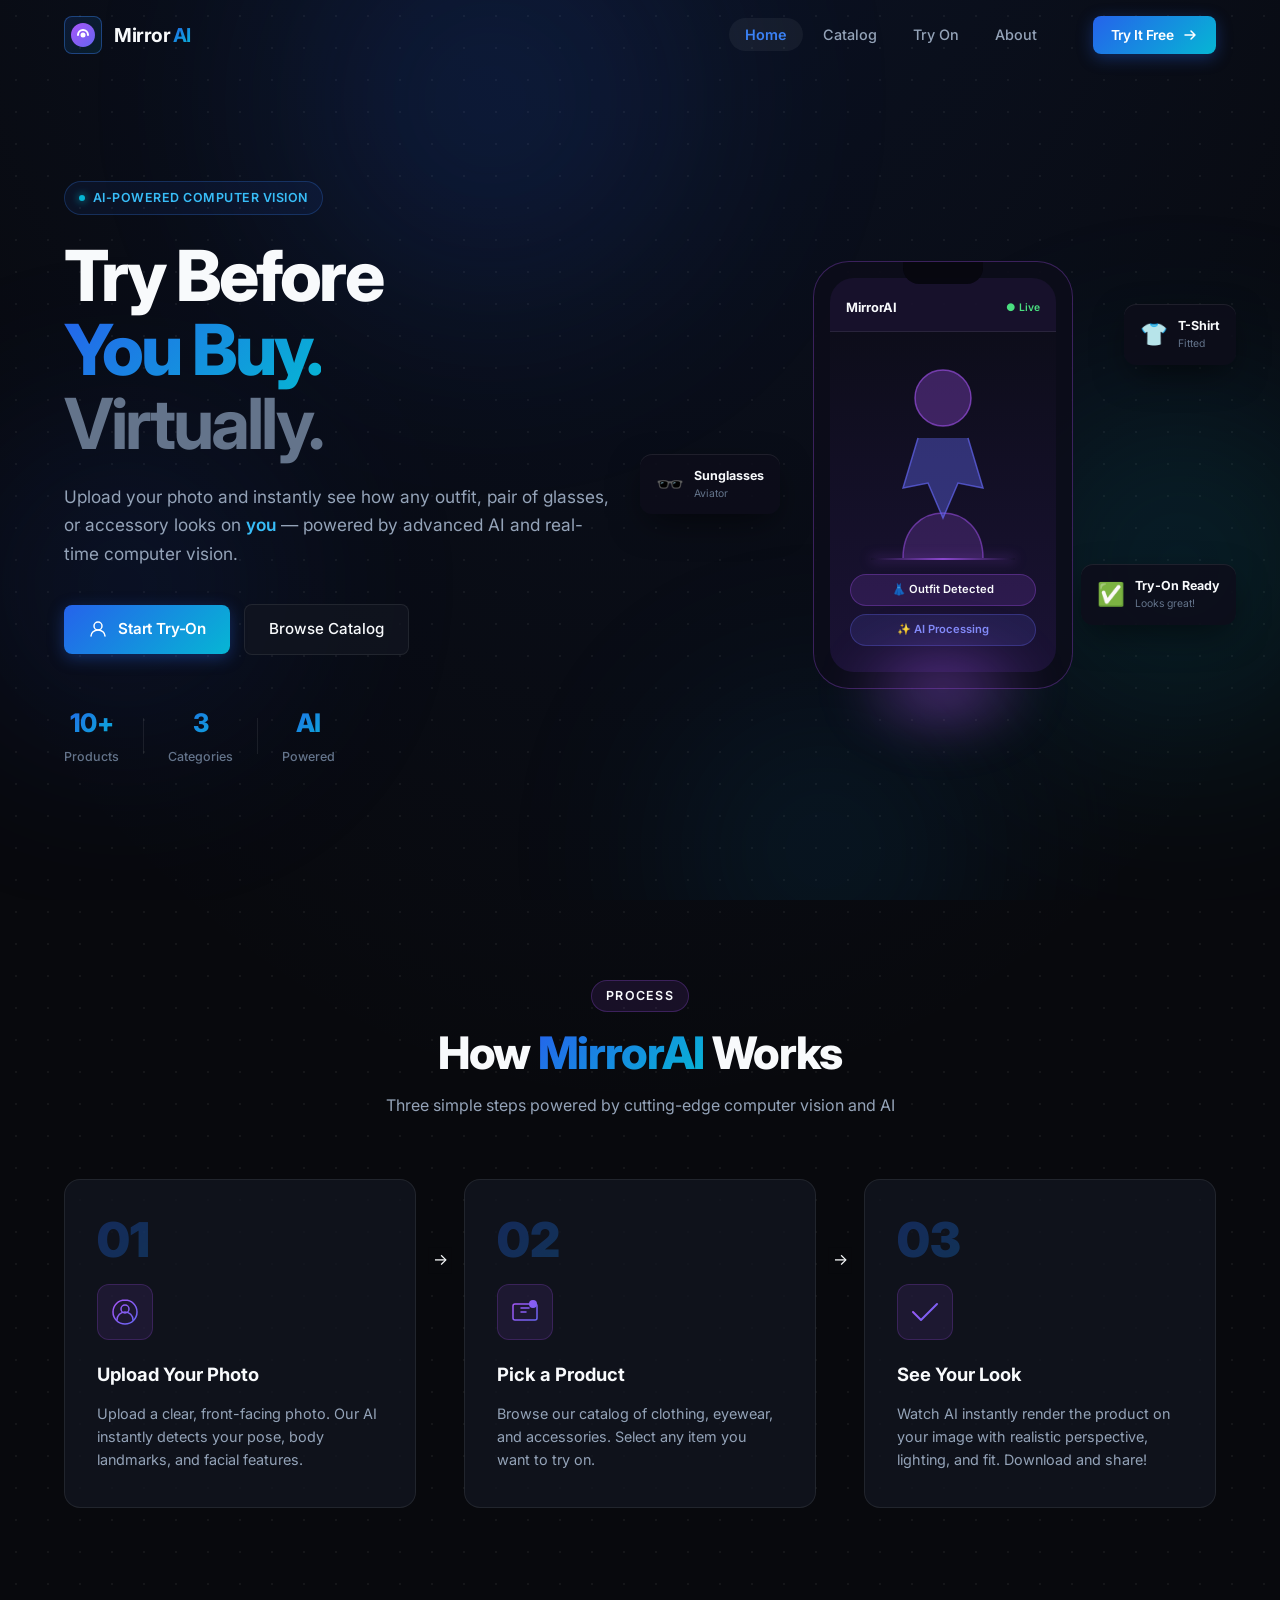
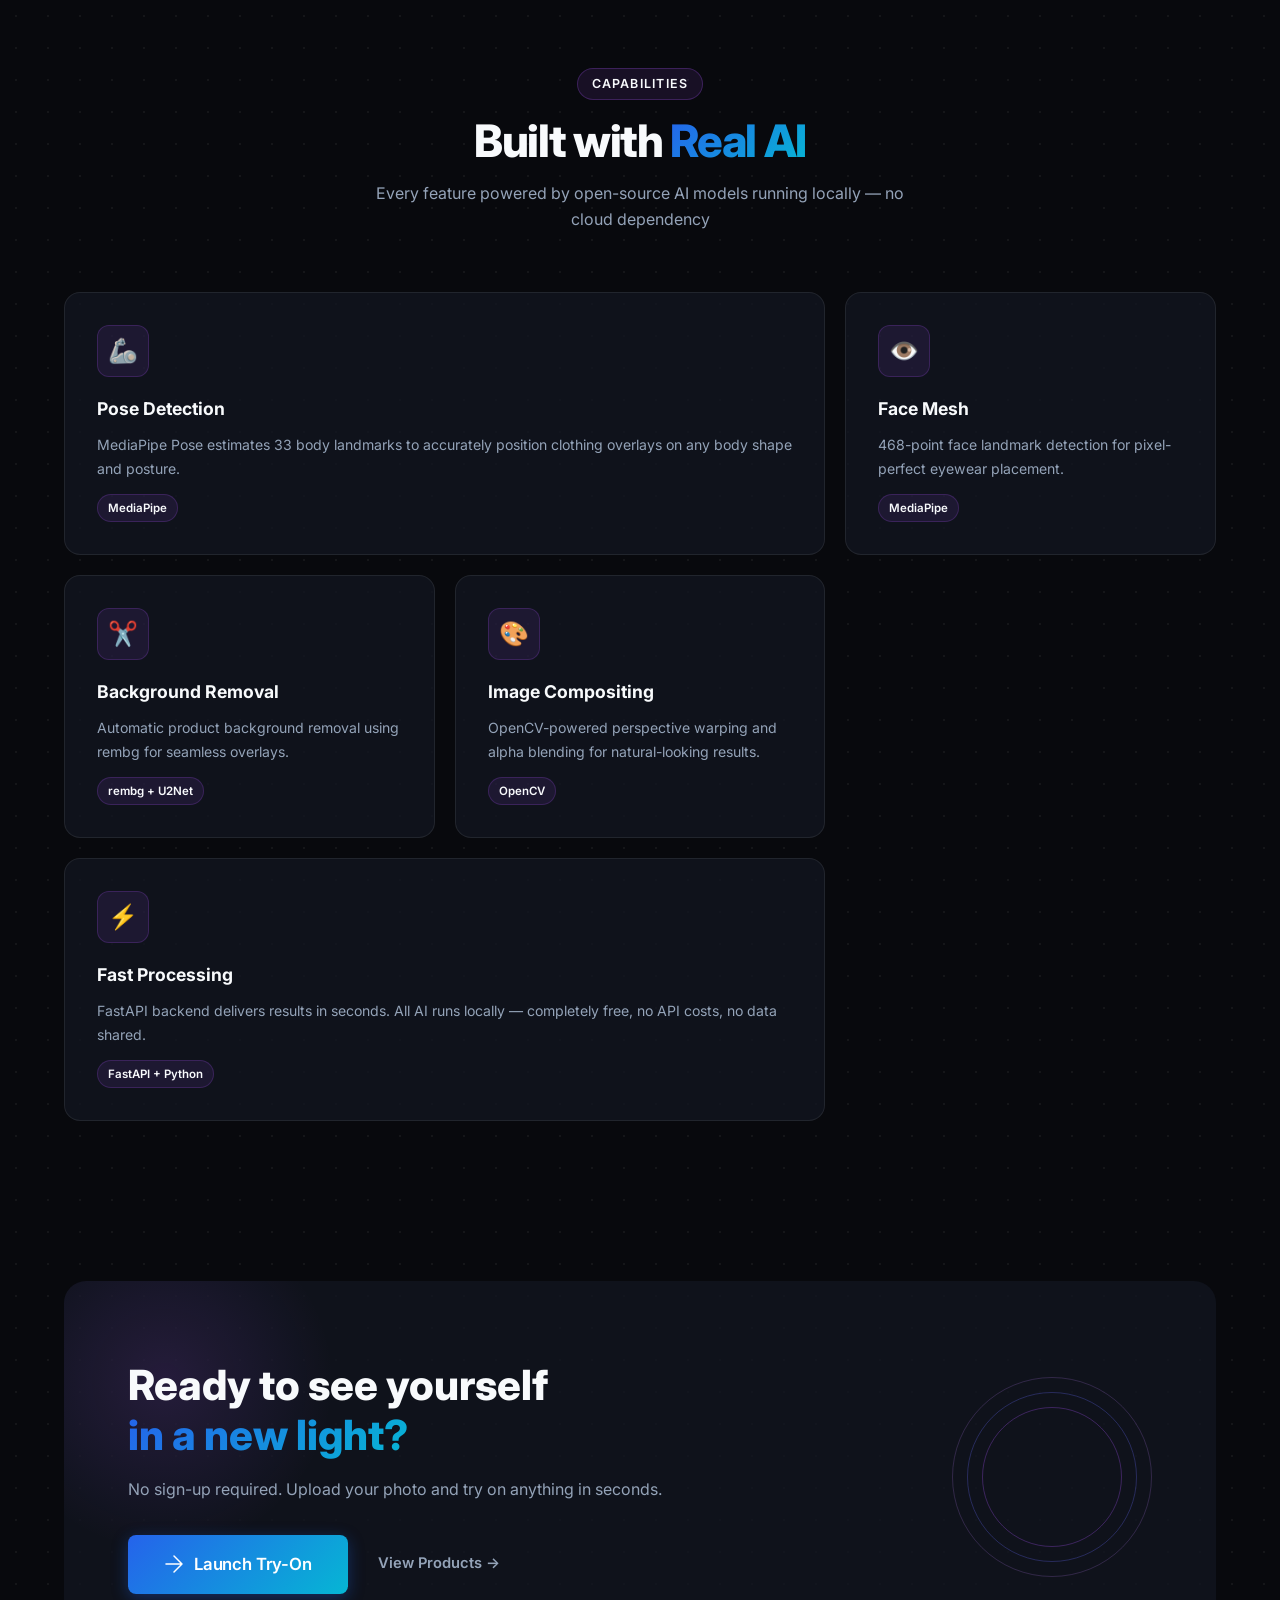
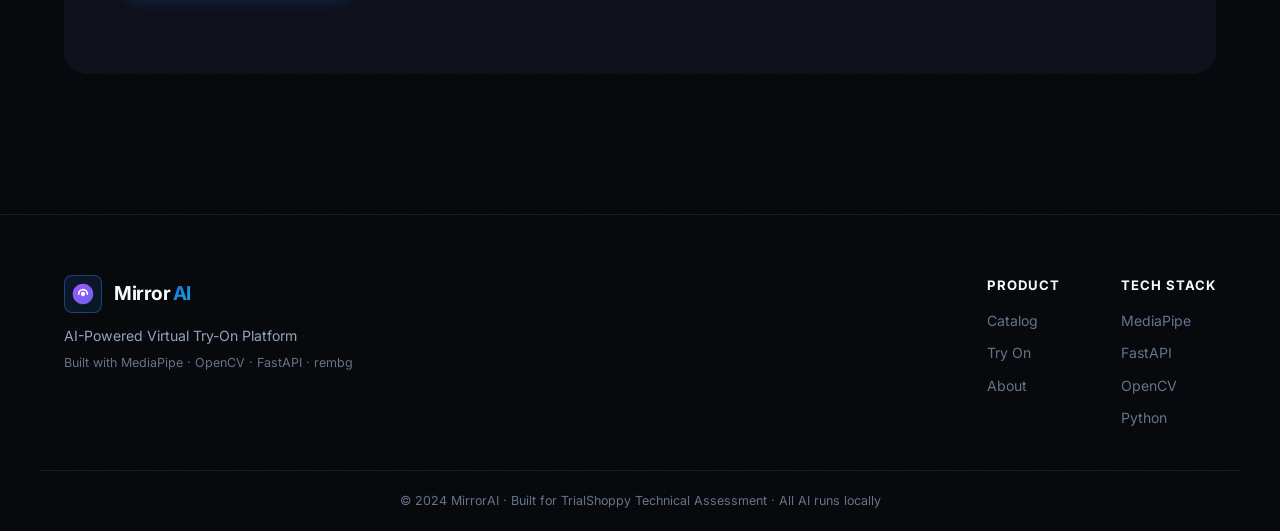
==== frontend/index.html @ 30d0e1f8 "Mirror AI" ====
<!DOCTYPE html>
<html lang="en">
<head>
  <meta charset="UTF-8" />
  <meta name="viewport" content="width=device-width, initial-scale=1.0" />
  <title>MirrorAI — AI-Powered Virtual Try-On</title>
  <meta name="description" content="MirrorAI lets you virtually try on clothing, eyewear, and accessories using cutting-edge AI and computer vision. See how fashion looks on YOU before you buy." />
  <link rel="preconnect" href="https://fonts.googleapis.com" />
  <link rel="preconnect" href="https://fonts.gstatic.com" crossorigin />
  <link href="https://fonts.googleapis.com/css2?family=Outfit:wght@300;400;500;600;700;800;900&family=Inter:wght@300;400;500;600&display=swap" rel="stylesheet" />
  <link rel="stylesheet" href="css/main.css" />
</head>
<body>

  <!-- Animated background orbs -->
  <div class="bg-orbs">
    <div class="orb orb-1"></div>
    <div class="orb orb-2"></div>
    <div class="orb orb-3"></div>
    <div class="orb orb-4"></div>
  </div>

  <!-- Navbar -->
  <nav class="navbar" id="navbar">
    <div class="nav-container">
      <a href="index.html" class="nav-logo">
        <div class="logo-icon">
          <svg width="28" height="28" viewBox="0 0 28 28" fill="none">
            <path d="M14 2C7.373 2 2 7.373 2 14s5.373 12 12 12 12-5.373 12-12S20.627 2 14 2z" fill="url(#logoGrad)"/>
            <path d="M9 14a5 5 0 0 1 10 0" stroke="white" stroke-width="2" stroke-linecap="round"/>
            <circle cx="14" cy="14" r="2.5" fill="white"/>
            <defs>
              <linearGradient id="logoGrad" x1="2" y1="2" x2="26" y2="26" gradientUnits="userSpaceOnUse">
                <stop stop-color="#a855f7"/>
                <stop offset="1" stop-color="#6366f1"/>
              </linearGradient>
            </defs>
          </svg>
        </div>
        <span class="logo-text">Mirror<span class="logo-accent">AI</span></span>
      </a>
      <ul class="nav-links">
        <li><a href="index.html" class="nav-link active">Home</a></li>
        <li><a href="catalog.html" class="nav-link">Catalog</a></li>
        <li><a href="tryon.html" class="nav-link">Try On</a></li>
        <li><a href="about.html" class="nav-link">About</a></li>
      </ul>
      <a href="tryon.html" class="btn-cta" id="nav-cta">
        <span>Try It Free</span>
        <svg width="16" height="16" viewBox="0 0 16 16" fill="none"><path d="M3 8h10M9 4l4 4-4 4" stroke="currentColor" stroke-width="1.5" stroke-linecap="round" stroke-linejoin="round"/></svg>
      </a>
      <button class="hamburger" id="hamburger" aria-label="Toggle menu">
        <span></span><span></span><span></span>
      </button>
    </div>
  </nav>

  <!-- Hero Section -->
  <section class="hero" id="hero">
    <div class="hero-content">
      <div class="hero-badge">
        <span class="badge-dot"></span>
        <span>AI-Powered Computer Vision</span>
      </div>
      <h1 class="hero-title">
        Try Before<br />
        <span class="gradient-text">You Buy.</span><br />
        <span class="hero-subtitle-inline">Virtually.</span>
      </h1>
      <p class="hero-description">
        Upload your photo and instantly see how any outfit, pair of glasses, or accessory looks on <em>you</em> — powered by advanced AI and real-time computer vision.
      </p>
      <div class="hero-actions">
        <a href="tryon.html" class="btn-primary" id="hero-tryon-btn">
          <svg width="20" height="20" viewBox="0 0 20 20" fill="none"><circle cx="10" cy="7" r="4" stroke="currentColor" stroke-width="1.5"/><path d="M3 17c0-3.314 3.134-6 7-6s7 2.686 7 6" stroke="currentColor" stroke-width="1.5" stroke-linecap="round"/></svg>
          Start Try-On
        </a>
        <a href="catalog.html" class="btn-secondary" id="hero-catalog-btn">
          Browse Catalog
        </a>
      </div>
      <div class="hero-stats">
        <div class="stat">
          <span class="stat-number">10+</span>
          <span class="stat-label">Products</span>
        </div>
        <div class="stat-divider"></div>
        <div class="stat">
          <span class="stat-number">3</span>
          <span class="stat-label">Categories</span>
        </div>
        <div class="stat-divider"></div>
        <div class="stat">
          <span class="stat-number">AI</span>
          <span class="stat-label">Powered</span>
        </div>
      </div>
    </div>
    <div class="hero-visual">
      <div class="phone-mockup">
        <div class="phone-frame">
          <div class="phone-screen">
            <div class="screen-header">
              <div class="screen-logo">MirrorAI</div>
              <div class="screen-status">● Live</div>
            </div>
            <div class="screen-content">
              <div class="avatar-container">
                <div class="avatar-silhouette">
                  <svg viewBox="0 0 120 200" fill="none" xmlns="http://www.w3.org/2000/svg">
                    <circle cx="60" cy="40" r="28" fill="rgba(168,85,247,0.3)" stroke="rgba(168,85,247,0.6)" stroke-width="1.5"/>
                    <path d="M20 200 C20 140 100 140 100 200" fill="rgba(168,85,247,0.2)" stroke="rgba(168,85,247,0.5)" stroke-width="1.5"/>
                    <path d="M35 80 L20 130 L45 125 L60 160 L75 125 L100 130 L85 80" fill="rgba(99,102,241,0.4)" stroke="rgba(99,102,241,0.7)" stroke-width="1.5"/>
                  </svg>
                </div>
                <div class="scan-line"></div>
                <div class="ai-points">
                  <div class="ai-point" style="top:20%;left:45%"></div>
                  <div class="ai-point" style="top:35%;left:30%"></div>
                  <div class="ai-point" style="top:35%;left:65%"></div>
                  <div class="ai-point" style="top:55%;left:40%"></div>
                  <div class="ai-point" style="top:55%;left:55%"></div>
                  <div class="ai-point" style="top:70%;left:35%"></div>
                  <div class="ai-point" style="top:70%;left:60%"></div>
                </div>
              </div>
              <div class="screen-tags">
                <div class="tag tag-1">👗 Outfit Detected</div>
                <div class="tag tag-2">✨ AI Processing</div>
              </div>
            </div>
          </div>
        </div>
        <div class="phone-glow"></div>
      </div>
      <div class="floating-cards">
        <div class="float-card card-clothing" id="fc1">
          <span class="fc-emoji">👕</span>
          <div>
            <div class="fc-title">T-Shirt</div>
            <div class="fc-sub">Fitted</div>
          </div>
        </div>
        <div class="float-card card-eyewear" id="fc2">
          <span class="fc-emoji">🕶️</span>
          <div>
            <div class="fc-title">Sunglasses</div>
            <div class="fc-sub">Aviator</div>
          </div>
        </div>
        <div class="float-card card-result" id="fc3">
          <span class="fc-emoji">✅</span>
          <div>
            <div class="fc-title">Try-On Ready</div>
            <div class="fc-sub">Looks great!</div>
          </div>
        </div>
      </div>
    </div>
  </section>

  <!-- How It Works -->
  <section class="how-it-works" id="how-it-works">
    <div class="section-container">
      <div class="section-header">
        <div class="section-tag">Process</div>
        <h2 class="section-title">How <span class="gradient-text">MirrorAI</span> Works</h2>
        <p class="section-desc">Three simple steps powered by cutting-edge computer vision and AI</p>
      </div>
      <div class="steps-grid">
        <div class="step-card" data-step="1">
          <div class="step-number">01</div>
          <div class="step-icon">
            <svg width="32" height="32" viewBox="0 0 32 32" fill="none">
              <path d="M16 4C9.373 4 4 9.373 4 16s5.373 12 12 12 12-5.373 12-12S22.627 4 16 4z" stroke="url(#g1)" stroke-width="1.5"/>
              <circle cx="16" cy="13" r="4" stroke="url(#g1)" stroke-width="1.5"/>
              <path d="M8 24c0-4.418 3.582-8 8-8s8 3.582 8 8" stroke="url(#g1)" stroke-width="1.5" stroke-linecap="round"/>
              <defs><linearGradient id="g1" x1="4" y1="4" x2="28" y2="28" gradientUnits="userSpaceOnUse"><stop stop-color="#a855f7"/><stop offset="1" stop-color="#6366f1"/></linearGradient></defs>
            </svg>
          </div>
          <h3 class="step-title">Upload Your Photo</h3>
          <p class="step-desc">Upload a clear, front-facing photo. Our AI instantly detects your pose, body landmarks, and facial features.</p>
        </div>
        <div class="step-connector"></div>
        <div class="step-card" data-step="2">
          <div class="step-number">02</div>
          <div class="step-icon">
            <svg width="32" height="32" viewBox="0 0 32 32" fill="none">
              <rect x="4" y="8" width="24" height="16" rx="2" stroke="url(#g2)" stroke-width="1.5"/>
              <path d="M12 12h8M12 16h5" stroke="url(#g2)" stroke-width="1.5" stroke-linecap="round"/>
              <circle cx="24" cy="8" r="4" fill="url(#g2)"/>
              <defs><linearGradient id="g2" x1="4" y1="4" x2="28" y2="28" gradientUnits="userSpaceOnUse"><stop stop-color="#a855f7"/><stop offset="1" stop-color="#6366f1"/></linearGradient></defs>
            </svg>
          </div>
          <h3 class="step-title">Pick a Product</h3>
          <p class="step-desc">Browse our catalog of clothing, eyewear, and accessories. Select any item you want to try on.</p>
        </div>
        <div class="step-connector"></div>
        <div class="step-card" data-step="3">
          <div class="step-number">03</div>
          <div class="step-icon">
            <svg width="32" height="32" viewBox="0 0 32 32" fill="none">
              <path d="M4 16 L12 24 L28 8" stroke="url(#g3)" stroke-width="2" stroke-linecap="round" stroke-linejoin="round"/>
              <defs><linearGradient id="g3" x1="4" y1="4" x2="28" y2="28" gradientUnits="userSpaceOnUse"><stop stop-color="#a855f7"/><stop offset="1" stop-color="#6366f1"/></linearGradient></defs>
            </svg>
          </div>
          <h3 class="step-title">See Your Look</h3>
          <p class="step-desc">Watch AI instantly render the product on your image with realistic perspective, lighting, and fit. Download and share!</p>
        </div>
      </div>
    </div>
  </section>

  <!-- Features Section -->
  <section class="features" id="features">
    <div class="section-container">
      <div class="section-header">
        <div class="section-tag">Capabilities</div>
        <h2 class="section-title">Built with <span class="gradient-text">Real AI</span></h2>
        <p class="section-desc">Every feature powered by open-source AI models running locally — no cloud dependency</p>
      </div>
      <div class="features-grid">
        <div class="feature-card feature-large">
          <div class="feature-icon-bg">
            <span class="feature-emoji">🦾</span>
          </div>
          <h3>Pose Detection</h3>
          <p>MediaPipe Pose estimates 33 body landmarks to accurately position clothing overlays on any body shape and posture.</p>
          <div class="feature-tag">MediaPipe</div>
        </div>
        <div class="feature-card">
          <div class="feature-icon-bg">
            <span class="feature-emoji">👁️</span>
          </div>
          <h3>Face Mesh</h3>
          <p>468-point face landmark detection for pixel-perfect eyewear placement.</p>
          <div class="feature-tag">MediaPipe</div>
        </div>
        <div class="feature-card">
          <div class="feature-icon-bg">
            <span class="feature-emoji">✂️</span>
          </div>
          <h3>Background Removal</h3>
          <p>Automatic product background removal using rembg for seamless overlays.</p>
          <div class="feature-tag">rembg + U2Net</div>
        </div>
        <div class="feature-card">
          <div class="feature-icon-bg">
            <span class="feature-emoji">🎨</span>
          </div>
          <h3>Image Compositing</h3>
          <p>OpenCV-powered perspective warping and alpha blending for natural-looking results.</p>
          <div class="feature-tag">OpenCV</div>
        </div>
        <div class="feature-card feature-large feature-right">
          <div class="feature-icon-bg">
            <span class="feature-emoji">⚡</span>
          </div>
          <h3>Fast Processing</h3>
          <p>FastAPI backend delivers results in seconds. All AI runs locally — completely free, no API costs, no data shared.</p>
          <div class="feature-tag">FastAPI + Python</div>
        </div>
      </div>
    </div>
  </section>

  <!-- CTA Section -->
  <section class="cta-section" id="cta">
    <div class="section-container">
      <div class="cta-card">
        <div class="cta-glow"></div>
        <div class="cta-content">
          <h2>Ready to see yourself<br /><span class="gradient-text">in a new light?</span></h2>
          <p>No sign-up required. Upload your photo and try on anything in seconds.</p>
          <div class="cta-actions">
            <a href="tryon.html" class="btn-primary btn-large" id="cta-btn">
              <svg width="20" height="20" viewBox="0 0 20 20" fill="none"><path d="M10 2L18 10L10 18M2 10h16" stroke="currentColor" stroke-width="1.5" stroke-linecap="round" stroke-linejoin="round"/></svg>
              Launch Try-On
            </a>
            <a href="catalog.html" class="btn-ghost" id="cta-catalog-btn">View Products →</a>
          </div>
        </div>
        <div class="cta-visual">
          <div class="cta-circle cta-circle-1"></div>
          <div class="cta-circle cta-circle-2"></div>
          <div class="cta-circle cta-circle-3"></div>
        </div>
      </div>
    </div>
  </section>

  <!-- Footer -->
  <footer class="footer">
    <div class="footer-container">
      <div class="footer-brand">
        <a href="index.html" class="nav-logo">
          <div class="logo-icon">
            <svg width="24" height="24" viewBox="0 0 28 28" fill="none">
              <path d="M14 2C7.373 2 2 7.373 2 14s5.373 12 12 12 12-5.373 12-12S20.627 2 14 2z" fill="url(#logoGrad2)"/>
              <path d="M9 14a5 5 0 0 1 10 0" stroke="white" stroke-width="2" stroke-linecap="round"/>
              <circle cx="14" cy="14" r="2.5" fill="white"/>
              <defs>
                <linearGradient id="logoGrad2" x1="2" y1="2" x2="26" y2="26" gradientUnits="userSpaceOnUse">
                  <stop stop-color="#a855f7"/>
                  <stop offset="1" stop-color="#6366f1"/>
                </linearGradient>
              </defs>
            </svg>
          </div>
          <span class="logo-text">Mirror<span class="logo-accent">AI</span></span>
        </a>
        <p class="footer-tagline">AI-Powered Virtual Try-On Platform</p>
        <p class="footer-tech">Built with MediaPipe · OpenCV · FastAPI · rembg</p>
      </div>
      <div class="footer-links">
        <div class="footer-col">
          <h4>Product</h4>
          <a href="catalog.html">Catalog</a>
          <a href="tryon.html">Try On</a>
          <a href="about.html">About</a>
        </div>
        <div class="footer-col">
          <h4>Tech Stack</h4>
          <a href="#">MediaPipe</a>
          <a href="#">FastAPI</a>
          <a href="#">OpenCV</a>
          <a href="#">Python</a>
        </div>
      </div>
    </div>
    <div class="footer-bottom">
      <p>© 2024 MirrorAI · Built for TrialShoppy Technical Assessment · All AI runs locally</p>
    </div>
  </footer>

  <script src="js/main.js"></script>
</body>
</html>
---- frontend/css/main.css ----
/* ============================================
   MirrorAI — Design System
   Precision Luxury Tech & Studio Modernism
   ============================================ */

/* ---------- CSS Variables ---------- */
:root {
  /* Brand Accents — Electric Sapphire & Polar Cyan */
  --accent-primary: #2563eb;
  --accent-light: #3b82f6;
  --accent-cyan: #06b6d4;
  --accent-sky: #38bdf8;
  --accent-glow: rgba(59, 130, 246, 0.22);

  /* Deep Space Obsidian Surfaces */
  --bg-primary: #08090d;
  --bg-secondary: #0e1118;
  --bg-card: rgba(18, 22, 32, 0.75);
  --bg-card-hover: rgba(24, 30, 44, 0.85);
  --bg-glass: rgba(255, 255, 255, 0.03);
  --bg-input: #12151f;

  /* Borders & Dividers */
  --border-subtle: rgba(255, 255, 255, 0.08);
  --border-card: rgba(255, 255, 255, 0.1);
  --border-accent: rgba(59, 130, 246, 0.4);
  --border-hover: rgba(255, 255, 255, 0.18);

  /* High-Contrast Titanium Typography */
  --text-primary: #f8fafc;
  --text-secondary: #94a3b8;
  --text-muted: #64748b;

  /* Gradients */
  --gradient-main: linear-gradient(135deg, #2563eb 0%, #06b6d4 100%);
  --gradient-card: linear-gradient(180deg, rgba(255, 255, 255, 0.05) 0%, rgba(255, 255, 255, 0.01) 100%);
  --gradient-glow: radial-gradient(ellipse at 50% 0%, rgba(37, 99, 235, 0.15) 0%, transparent 70%);

  /* Shadows */
  --shadow-sm: 0 2px 8px rgba(0, 0, 0, 0.4);
  --shadow-card: 0 12px 36px -8px rgba(0, 0, 0, 0.6), inset 0 1px 0 rgba(255, 255, 255, 0.08);
  --shadow-card-hover: 0 20px 48px -10px rgba(0, 0, 0, 0.8), 0 0 24px rgba(59, 130, 246, 0.15), inset 0 1px 0 rgba(255, 255, 255, 0.14);
  --shadow-button: 0 4px 16px rgba(37, 99, 235, 0.35);
  --shadow-button-hover: 0 6px 24px rgba(37, 99, 235, 0.55);

  /* Radii */
  --radius-xs: 6px;
  --radius-sm: 8px;
  --radius-md: 12px;
  --radius-lg: 16px;
  --radius-xl: 22px;
  --radius-full: 9999px;

  /* Transitions */
  --transition-fast: 0.15s ease;
  --transition-smooth: 0.25s cubic-bezier(0.16, 1, 0.3, 1);
  --transition-bounce: 0.35s cubic-bezier(0.34, 1.56, 0.64, 1);
}

/* ---------- Reset & Base ---------- */
*, *::before, *::after { box-sizing: border-box; margin: 0; padding: 0; }

html { scroll-behavior: smooth; }

body {
  font-family: 'Inter', -apple-system, BlinkMacSystemFont, 'Segoe UI', Roboto, sans-serif;
  background-color: var(--bg-primary);
  background-image: 
    radial-gradient(ellipse 80% 50% at 50% -20%, rgba(37, 99, 235, 0.14), transparent),
    radial-gradient(rgba(255, 255, 255, 0.05) 1px, transparent 1px);
  background-size: 100% 100%, 32px 32px;
  color: var(--text-primary);
  min-height: 100vh;
  overflow-x: hidden;
  line-height: 1.6;
  -webkit-font-smoothing: antialiased;
  -moz-osx-font-smoothing: grayscale;
}

a { text-decoration: none; color: inherit; }
img { max-width: 100%; display: block; }
button { cursor: pointer; border: none; background: none; font-family: inherit; }

/* ---------- Subtle Atmospheric Ambience ---------- */
.bg-orbs {
  position: fixed;
  inset: 0;
  pointer-events: none;
  z-index: 0;
  overflow: hidden;
}

.orb {
  position: absolute;
  border-radius: 50%;
  filter: blur(100px);
  opacity: 0.2;
  transition: opacity 0.5s ease;
}

.orb-1 {
  width: 600px; height: 600px;
  background: radial-gradient(circle, #2563eb 0%, transparent 70%);
  top: -200px; left: 15%;
}
.orb-2 {
  width: 500px; height: 500px;
  background: radial-gradient(circle, #06b6d4 0%, transparent 70%);
  top: 35%; right: -150px;
}
.orb-3 {
  width: 450px; height: 450px;
  background: radial-gradient(circle, #1d4ed8 0%, transparent 70%);
  bottom: 10%; left: -100px;
}
.orb-4 {
  width: 400px; height: 400px;
  background: radial-gradient(circle, #0284c7 0%, transparent 70%);
  bottom: -150px; right: 20%;
}

/* ---------- Navbar ---------- */
.navbar {
  position: fixed;
  top: 0; left: 0; right: 0;
  z-index: 1000;
  padding: 16px 0;
  transition: var(--transition-smooth);
}

.navbar.scrolled {
  background: rgba(8, 9, 13, 0.82);
  backdrop-filter: blur(20px);
  -webkit-backdrop-filter: blur(20px);
  border-bottom: 1px solid var(--border-subtle);
  padding: 12px 0;
  box-shadow: 0 8px 32px rgba(0, 0, 0, 0.5);
}

.nav-container {
  max-width: 1200px;
  margin: 0 auto;
  padding: 0 24px;
  display: flex;
  align-items: center;
  gap: 40px;
}

.nav-logo {
  display: flex;
  align-items: center;
  gap: 12px;
  flex-shrink: 0;
}

.logo-icon {
  width: 38px; height: 38px;
  display: flex; align-items: center; justify-content: center;
  background: linear-gradient(135deg, rgba(37, 99, 235, 0.15), rgba(6, 182, 212, 0.1));
  border: 1px solid var(--border-accent);
  border-radius: var(--radius-sm);
  transition: var(--transition-smooth);
}

.nav-logo:hover .logo-icon {
  background: linear-gradient(135deg, rgba(37, 99, 235, 0.3), rgba(6, 182, 212, 0.2));
  border-color: var(--accent-light);
  box-shadow: 0 0 20px rgba(59, 130, 246, 0.3);
}

.logo-text {
  font-size: 1.2rem;
  font-weight: 700;
  color: var(--text-primary);
  letter-spacing: -0.02em;
}

.logo-accent { 
  background: var(--gradient-main);
  -webkit-background-clip: text;
  -webkit-text-fill-color: transparent;
  background-clip: text;
  margin-left: 2px;
}

.nav-links {
  display: flex;
  align-items: center;
  gap: 4px;
  list-style: none;
  margin-left: auto;
}

.nav-link {
  padding: 8px 16px;
  font-size: 0.9rem;
  font-weight: 500;
  color: var(--text-secondary);
  border-radius: var(--radius-full);
  transition: var(--transition-fast);
}

.nav-link:hover, .nav-link.active {
  color: var(--text-primary);
  background: rgba(255, 255, 255, 0.05);
}

.nav-link.active { 
  color: var(--accent-light); 
  font-weight: 600;
}

.btn-cta {
  display: flex;
  align-items: center;
  gap: 8px;
  padding: 8px 18px;
  background: var(--gradient-main);
  border-radius: var(--radius-sm);
  font-size: 0.86rem;
  font-weight: 600;
  color: #ffffff;
  transition: var(--transition-smooth);
  box-shadow: var(--shadow-button);
  white-space: nowrap;
  flex-shrink: 0;
  letter-spacing: -0.01em;
}

.btn-cta:hover {
  transform: translateY(-1px);
  box-shadow: var(--shadow-button-hover);
  filter: brightness(1.08);
}

.hamburger {
  display: none;
  flex-direction: column;
  gap: 5px;
  padding: 8px;
  margin-left: auto;
}
.hamburger span {
  width: 22px; height: 2px;
  background: var(--text-secondary);
  border-radius: 2px;
  transition: var(--transition-smooth);
}

/* ---------- Hero Section ---------- */
.hero {
  position: relative;
  z-index: 1;
  min-height: 100vh;
  display: flex;
  align-items: center;
  padding: 130px 24px 80px;
  max-width: 1200px;
  margin: 0 auto;
  gap: 60px;
}

.hero-content {
  flex: 1;
  max-width: 580px;
}

.hero-badge {
  display: inline-flex;
  align-items: center;
  gap: 8px;
  padding: 6px 14px;
  background: rgba(37, 99, 235, 0.08);
  border: 1px solid rgba(59, 130, 246, 0.25);
  border-radius: var(--radius-full);
  font-size: 0.78rem;
  font-weight: 600;
  color: var(--accent-sky);
  letter-spacing: 0.04em;
  text-transform: uppercase;
  margin-bottom: 24px;
  animation: fadeInUp 0.5s ease both;
}

.badge-dot {
  width: 6px; height: 6px;
  background: var(--accent-cyan);
  border-radius: 50%;
  box-shadow: 0 0 8px var(--accent-cyan);
  animation: pulse 2s ease infinite;
}

@keyframes pulse {
  0%, 100% { opacity: 1; transform: scale(1); }
  50% { opacity: 0.6; transform: scale(1.3); }
}

.hero-title {
  font-size: clamp(3rem, 5.5vw, 4.8rem);
  font-weight: 800;
  line-height: 1.05;
  letter-spacing: -0.04em;
  margin-bottom: 22px;
  animation: fadeInUp 0.5s 0.1s ease both;
}

.gradient-text {
  background: var(--gradient-main);
  -webkit-background-clip: text;
  -webkit-text-fill-color: transparent;
  background-clip: text;
}

.hero-subtitle-inline {
  color: var(--text-muted);
  font-weight: 700;
}

.hero-description {
  font-size: 1.08rem;
  color: var(--text-secondary);
  line-height: 1.65;
  margin-bottom: 36px;
  font-weight: 400;
  animation: fadeInUp 0.5s 0.2s ease both;
}

.hero-description em { color: var(--accent-sky); font-style: normal; font-weight: 600; }

.hero-actions {
  display: flex;
  gap: 14px;
  align-items: center;
  flex-wrap: wrap;
  margin-bottom: 48px;
  animation: fadeInUp 0.5s 0.3s ease both;
}

.btn-primary {
  display: inline-flex;
  align-items: center;
  gap: 10px;
  padding: 12px 24px;
  background: var(--gradient-main);
  border-radius: var(--radius-sm);
  font-size: 0.95rem;
  font-weight: 600;
  color: white;
  box-shadow: var(--shadow-button);
  transition: var(--transition-smooth);
  position: relative;
  overflow: hidden;
  letter-spacing: -0.01em;
}

.btn-primary:hover {
  transform: translateY(-2px);
  box-shadow: var(--shadow-button-hover);
  filter: brightness(1.08);
}
.btn-primary:active { transform: translateY(0); }

.btn-secondary {
  display: inline-flex;
  align-items: center;
  gap: 8px;
  padding: 12px 24px;
  background: var(--bg-card);
  border: 1px solid var(--border-subtle);
  border-radius: var(--radius-sm);
  font-size: 0.95rem;
  font-weight: 500;
  color: var(--text-primary);
  transition: var(--transition-smooth);
}

.btn-secondary:hover {
  background: var(--bg-card-hover);
  border-color: var(--border-hover);
  transform: translateY(-1px);
}

.btn-ghost {
  font-size: 0.92rem;
  font-weight: 600;
  color: var(--text-secondary);
  padding: 8px 6px;
  transition: var(--transition-fast);
}
.btn-ghost:hover { color: var(--accent-light); }

.btn-large { padding: 16px 36px; font-size: 1.05rem; }

.hero-stats {
  display: flex;
  align-items: center;
  gap: 24px;
  animation: fadeInUp 0.6s 0.4s ease both;
}

.stat { text-align: center; }
.stat-number {
  display: block;
  font-size: 1.6rem;
  font-weight: 800;
  background: var(--gradient-main);
  -webkit-background-clip: text;
  -webkit-text-fill-color: transparent;
  background-clip: text;
  letter-spacing: -0.02em;
}
.stat-label { font-size: 0.78rem; color: var(--text-muted); font-weight: 500; margin-top: 2px; }
.stat-divider { width: 1px; height: 36px; background: var(--border-subtle); }

/* ---------- Hero Visual ---------- */
.hero-visual {
  flex: 1;
  display: flex;
  align-items: center;
  justify-content: center;
  position: relative;
  animation: fadeInUp 0.6s 0.2s ease both;
}

.phone-mockup {
  position: relative;
  z-index: 2;
}

.phone-frame {
  width: 260px;
  background: rgba(13,13,26,0.9);
  border: 1.5px solid rgba(168,85,247,0.3);
  border-radius: 36px;
  padding: 16px;
  backdrop-filter: blur(20px);
  box-shadow: 0 30px 80px rgba(0,0,0,0.5), inset 0 1px 0 rgba(255,255,255,0.1), var(--shadow-purple);
  position: relative;
  overflow: hidden;
}

.phone-frame::before {
  content: '';
  position: absolute;
  top: 0; left: 50%;
  transform: translateX(-50%);
  width: 80px; height: 22px;
  background: rgba(7,7,15,0.95);
  border-radius: 0 0 16px 16px;
}

.phone-screen { border-radius: 24px; overflow: hidden; }

.screen-header {
  display: flex;
  align-items: center;
  justify-content: space-between;
  padding: 20px 16px 12px;
  background: rgba(168,85,247,0.08);
  border-bottom: 1px solid var(--border-subtle);
}

.screen-logo { font-size: 0.8rem; font-weight: 700; color: var(--violet-400); }
.screen-status { font-size: 0.65rem; color: #4ade80; font-weight: 600; }

.screen-content {
  height: 340px;
  background: linear-gradient(180deg, rgba(13,13,26,1) 0%, rgba(30,20,60,0.8) 100%);
  display: flex;
  flex-direction: column;
  align-items: center;
  justify-content: center;
  padding: 20px;
  position: relative;
  overflow: hidden;
}

.avatar-container {
  position: relative;
  width: 120px;
  height: 200px;
  margin: 0 auto;
}

.avatar-silhouette { width: 100%; height: 100%; }

.scan-line {
  position: absolute;
  left: -10%; right: -10%;
  height: 2px;
  background: linear-gradient(90deg, transparent, rgba(168,85,247,0.8), transparent);
  animation: scanMove 2.5s ease-in-out infinite;
  box-shadow: 0 0 12px rgba(168,85,247,0.6);
}

@keyframes scanMove {
  0% { top: 5%; opacity: 0; }
  10% { opacity: 1; }
  90% { opacity: 1; }
  100% { top: 95%; opacity: 0; }
}

.ai-points { position: absolute; inset: 0; }
.ai-point {
  position: absolute;
  width: 6px; height: 6px;
  background: var(--purple-500);
  border-radius: 50%;
  box-shadow: 0 0 8px var(--purple-500);
  animation: aiPulse 1.5s ease infinite;
}
.ai-point:nth-child(2) { animation-delay: 0.2s; }
.ai-point:nth-child(3) { animation-delay: 0.4s; }
.ai-point:nth-child(4) { animation-delay: 0.6s; }
.ai-point:nth-child(5) { animation-delay: 0.8s; }
.ai-point:nth-child(6) { animation-delay: 1.0s; }
.ai-point:nth-child(7) { animation-delay: 1.2s; }

@keyframes aiPulse {
  0%, 100% { opacity: 0.4; transform: scale(1); }
  50% { opacity: 1; transform: scale(1.4); }
}

.screen-tags {
  display: flex;
  flex-direction: column;
  gap: 8px;
  margin-top: 16px;
  width: 100%;
}

.tag {
  padding: 6px 12px;
  border-radius: var(--radius-full);
  font-size: 0.7rem;
  font-weight: 600;
  text-align: center;
}

.tag-1 {
  background: rgba(168,85,247,0.15);
  border: 1px solid rgba(168,85,247,0.3);
  color: var(--violet-400);
  animation: tagPop 2s ease infinite;
}
.tag-2 {
  background: rgba(99,102,241,0.15);
  border: 1px solid rgba(99,102,241,0.3);
  color: #818cf8;
  animation: tagPop 2s 1s ease infinite;
}

@keyframes tagPop {
  0%, 100% { opacity: 0.7; }
  50% { opacity: 1; }
}

.phone-glow {
  position: absolute;
  bottom: -60px; left: 50%;
  transform: translateX(-50%);
  width: 200px; height: 120px;
  background: radial-gradient(ellipse, rgba(168,85,247,0.4), transparent 70%);
  border-radius: 50%;
  filter: blur(20px);
}

/* Floating Cards */
.floating-cards { position: absolute; inset: 0; pointer-events: none; }

.float-card {
  position: absolute;
  display: flex;
  align-items: center;
  gap: 10px;
  padding: 12px 16px;
  background: rgba(13,13,26,0.85);
  border: 1px solid var(--border-purple);
  border-radius: var(--radius-md);
  backdrop-filter: blur(12px);
  box-shadow: var(--shadow-card);
  pointer-events: all;
}

.card-clothing { top: 10%; right: -20px; animation: floatCard 5s ease-in-out infinite; }
.card-eyewear { top: 45%; left: -30px; animation: floatCard 5s 1.5s ease-in-out infinite; }
.card-result { bottom: 15%; right: -20px; animation: floatCard 5s 3s ease-in-out infinite; }

@keyframes floatCard {
  0%, 100% { transform: translateY(0); }
  50% { transform: translateY(-10px); }
}

.fc-emoji { font-size: 1.4rem; }
.fc-title { font-size: 0.78rem; font-weight: 700; color: var(--text-primary); }
.fc-sub { font-size: 0.65rem; color: var(--text-muted); }

/* ---------- Sections Common ---------- */
.section-container {
  max-width: 1200px;
  margin: 0 auto;
  padding: 80px 24px;
  position: relative;
  z-index: 1;
}

.section-header {
  text-align: center;
  margin-bottom: 60px;
}

.section-tag {
  display: inline-block;
  padding: 5px 14px;
  background: rgba(168,85,247,0.1);
  border: 1px solid rgba(168,85,247,0.25);
  border-radius: var(--radius-full);
  font-size: 0.78rem;
  font-weight: 600;
  color: var(--purple-500);
  text-transform: uppercase;
  letter-spacing: 0.1em;
  margin-bottom: 16px;
}

.section-title {
  font-size: clamp(2rem, 4vw, 2.8rem);
  font-weight: 800;
  letter-spacing: -0.03em;
  margin-bottom: 14px;
  line-height: 1.15;
}

.section-desc {
  font-size: 1rem;
  color: var(--text-secondary);
  max-width: 540px;
  margin: 0 auto;
}

/* ---------- How It Works ---------- */
.how-it-works { position: relative; z-index: 1; }

.steps-grid {
  display: flex;
  align-items: flex-start;
  gap: 0;
}

.step-card {
  flex: 1;
  padding: 36px 32px;
  background: var(--bg-card);
  border: 1px solid var(--border-subtle);
  border-radius: var(--radius-lg);
  transition: var(--transition-smooth);
  position: relative;
  overflow: hidden;
}

.step-card::before {
  content: '';
  position: absolute;
  inset: 0;
  background: var(--gradient-main);
  opacity: 0;
  transition: var(--transition-smooth);
}

.step-card:hover {
  border-color: var(--border-purple);
  transform: translateY(-6px);
  box-shadow: var(--shadow-purple);
}

.step-card:hover::before { opacity: 0.05; }

.step-number {
  font-size: 3rem;
  font-weight: 900;
  background: var(--gradient-main);
  -webkit-background-clip: text;
  -webkit-text-fill-color: transparent;
  background-clip: text;
  opacity: 0.3;
  margin-bottom: 20px;
  line-height: 1;
}

.step-icon {
  width: 56px; height: 56px;
  display: flex; align-items: center; justify-content: center;
  background: rgba(168,85,247,0.1);
  border: 1px solid rgba(168,85,247,0.2);
  border-radius: var(--radius-md);
  margin-bottom: 20px;
}

.step-title { font-size: 1.15rem; font-weight: 700; margin-bottom: 12px; }
.step-desc { font-size: 0.9rem; color: var(--text-secondary); line-height: 1.6; }

.step-connector {
  flex: 0 0 48px;
  height: 2px;
  background: linear-gradient(90deg, var(--border-subtle), var(--border-purple), var(--border-subtle));
  margin-top: 80px;
  position: relative;
}

.step-connector::after {
  content: '→';
  position: absolute;
  top: 50%; left: 50%;
  transform: translate(-50%, -50%);
  color: var(--purple-500);
  font-size: 1rem;
  background: var(--bg-primary);
  padding: 0 4px;
}

/* ---------- Features ---------- */
.features { position: relative; z-index: 1; }

.features-grid {
  display: grid;
  grid-template-columns: repeat(3, 1fr);
  grid-template-rows: auto auto;
  gap: 20px;
}

.feature-card {
  padding: 32px;
  background: var(--bg-card);
  border: 1px solid var(--border-subtle);
  border-radius: var(--radius-lg);
  transition: var(--transition-smooth);
  position: relative;
  overflow: hidden;
}

.feature-card::after {
  content: '';
  position: absolute;
  top: 0; left: 0;
  right: 0; height: 2px;
  background: var(--gradient-main);
  opacity: 0;
  transition: var(--transition-smooth);
}

.feature-card:hover {
  border-color: var(--border-purple);
  transform: translateY(-4px);
  box-shadow: var(--shadow-card);
}

.feature-card:hover::after { opacity: 1; }

.feature-large {
  grid-column: span 2;
}

.feature-icon-bg {
  width: 52px; height: 52px;
  background: rgba(168,85,247,0.1);
  border: 1px solid rgba(168,85,247,0.2);
  border-radius: var(--radius-md);
  display: flex; align-items: center; justify-content: center;
  margin-bottom: 18px;
  font-size: 1.5rem;
}

.feature-card h3 { font-size: 1.1rem; font-weight: 700; margin-bottom: 10px; }
.feature-card p { font-size: 0.88rem; color: var(--text-secondary); line-height: 1.65; margin-bottom: 14px; }

.feature-tag {
  display: inline-block;
  padding: 4px 10px;
  background: rgba(168,85,247,0.1);
  border: 1px solid rgba(168,85,247,0.2);
  border-radius: var(--radius-full);
  font-size: 0.72rem;
  font-weight: 600;
  color: var(--violet-400);
}

/* ---------- CTA Section ---------- */
.cta-section { position: relative; z-index: 1; }

.cta-card {
  position: relative;
  padding: 80px 64px;
  background: var(--bg-card);
  border: 1px solid var(--border-purple);
  border-radius: var(--radius-xl);
  overflow: hidden;
  display: flex;
  align-items: center;
  gap: 40px;
}

.cta-glow {
  position: absolute;
  top: -100px; left: -100px;
  width: 400px; height: 400px;
  background: radial-gradient(circle, rgba(168,85,247,0.15), transparent 60%);
  pointer-events: none;
}

.cta-content { flex: 1; position: relative; z-index: 1; }
.cta-content h2 { font-size: clamp(1.8rem, 3.5vw, 2.6rem); font-weight: 800; margin-bottom: 16px; line-height: 1.2; }
.cta-content p { font-size: 1rem; color: var(--text-secondary); margin-bottom: 32px; }

.cta-actions { display: flex; align-items: center; gap: 24px; flex-wrap: wrap; }

.cta-visual {
  position: relative;
  width: 200px; height: 200px;
  flex-shrink: 0;
}

.cta-circle {
  position: absolute;
  border-radius: 50%;
  border: 1px solid rgba(168,85,247,0.3);
  animation: circleExpand 3s ease-in-out infinite;
}
.cta-circle-1 { inset: 30px; animation-delay: 0s; }
.cta-circle-2 { inset: 15px; animation-delay: 0.5s; border-color: rgba(99,102,241,0.3); }
.cta-circle-3 { inset: 0; animation-delay: 1s; border-color: rgba(192,132,252,0.2); }

@keyframes circleExpand {
  0%, 100% { transform: scale(1); opacity: 0.6; }
  50% { transform: scale(1.05); opacity: 1; }
}

/* ---------- Footer ---------- */
.footer {
  position: relative;
  z-index: 1;
  border-top: 1px solid var(--border-subtle);
  margin-top: 60px;
}

.footer-container {
  max-width: 1200px;
  margin: 0 auto;
  padding: 60px 24px 40px;
  display: flex;
  gap: 80px;
  align-items: flex-start;
}

.footer-brand { flex: 1; }
.footer-tagline { color: var(--text-secondary); font-size: 0.88rem; margin: 12px 0 6px; }
.footer-tech { color: var(--text-muted); font-size: 0.78rem; }

.footer-links { display: flex; gap: 60px; }
.footer-col { display: flex; flex-direction: column; gap: 10px; }
.footer-col h4 { font-size: 0.82rem; font-weight: 700; color: var(--text-primary); text-transform: uppercase; letter-spacing: 0.08em; margin-bottom: 4px; }
.footer-col a { font-size: 0.88rem; color: var(--text-muted); transition: var(--transition-fast); }
.footer-col a:hover { color: var(--purple-500); }

.footer-bottom {
  max-width: 1200px;
  margin: 0 auto;
  padding: 20px 24px;
  border-top: 1px solid var(--border-subtle);
  text-align: center;
  font-size: 0.78rem;
  color: var(--text-muted);
}

/* ---------- Animations ---------- */
@keyframes fadeInUp {
  from { opacity: 0; transform: translateY(20px); }
  to { opacity: 1; transform: translateY(0); }
}

/* ---------- Scroll Reveal ---------- */
.reveal {
  opacity: 0;
  transform: translateY(30px);
  transition: opacity 0.6s ease, transform 0.6s ease;
}
.reveal.visible {
  opacity: 1;
  transform: translateY(0);
}

/* ---------- Responsive ---------- */
@media (max-width: 1024px) {
  .hero { flex-direction: column; text-align: center; padding-top: 100px; }
  .hero-content { max-width: 100%; }
  .hero-actions { justify-content: center; }
  .hero-stats { justify-content: center; }
  .hero-visual { width: 100%; justify-content: center; }
  .floating-cards .float-card { display: none; }
  .steps-grid { flex-direction: column; }
  .step-connector { display: none; }
  .features-grid { grid-template-columns: 1fr 1fr; }
  .feature-large { grid-column: span 2; }
  .cta-card { flex-direction: column; text-align: center; padding: 60px 32px; }
  .cta-actions { justify-content: center; }
  .cta-visual { display: none; }
}

@media (max-width: 768px) {
  .nav-links { display: none; }
  .btn-cta { display: none; }
  .hamburger { display: flex; }
  .features-grid { grid-template-columns: 1fr; }
  .feature-large { grid-column: span 1; }
  .footer-container { flex-direction: column; gap: 40px; }
  .footer-links { gap: 40px; }
  .hero-title { font-size: 2.6rem; }
}

/* ---------- Page Transitions ---------- */
.page-loader {
  position: fixed;
  inset: 0;
  background: var(--bg-primary);
  z-index: 9999;
  display: flex;
  align-items: center;
  justify-content: center;
  transition: opacity 0.4s ease, visibility 0.4s ease;
}

.page-loader.hidden {
  opacity: 0;
  visibility: hidden;
}

.loader-ring {
  width: 40px; height: 40px;
  border: 3px solid var(--border-subtle);
  border-top-color: var(--purple-500);
  border-radius: 50%;
  animation: spin 0.8s linear infinite;
}

@keyframes spin { to { transform: rotate(360deg); } }
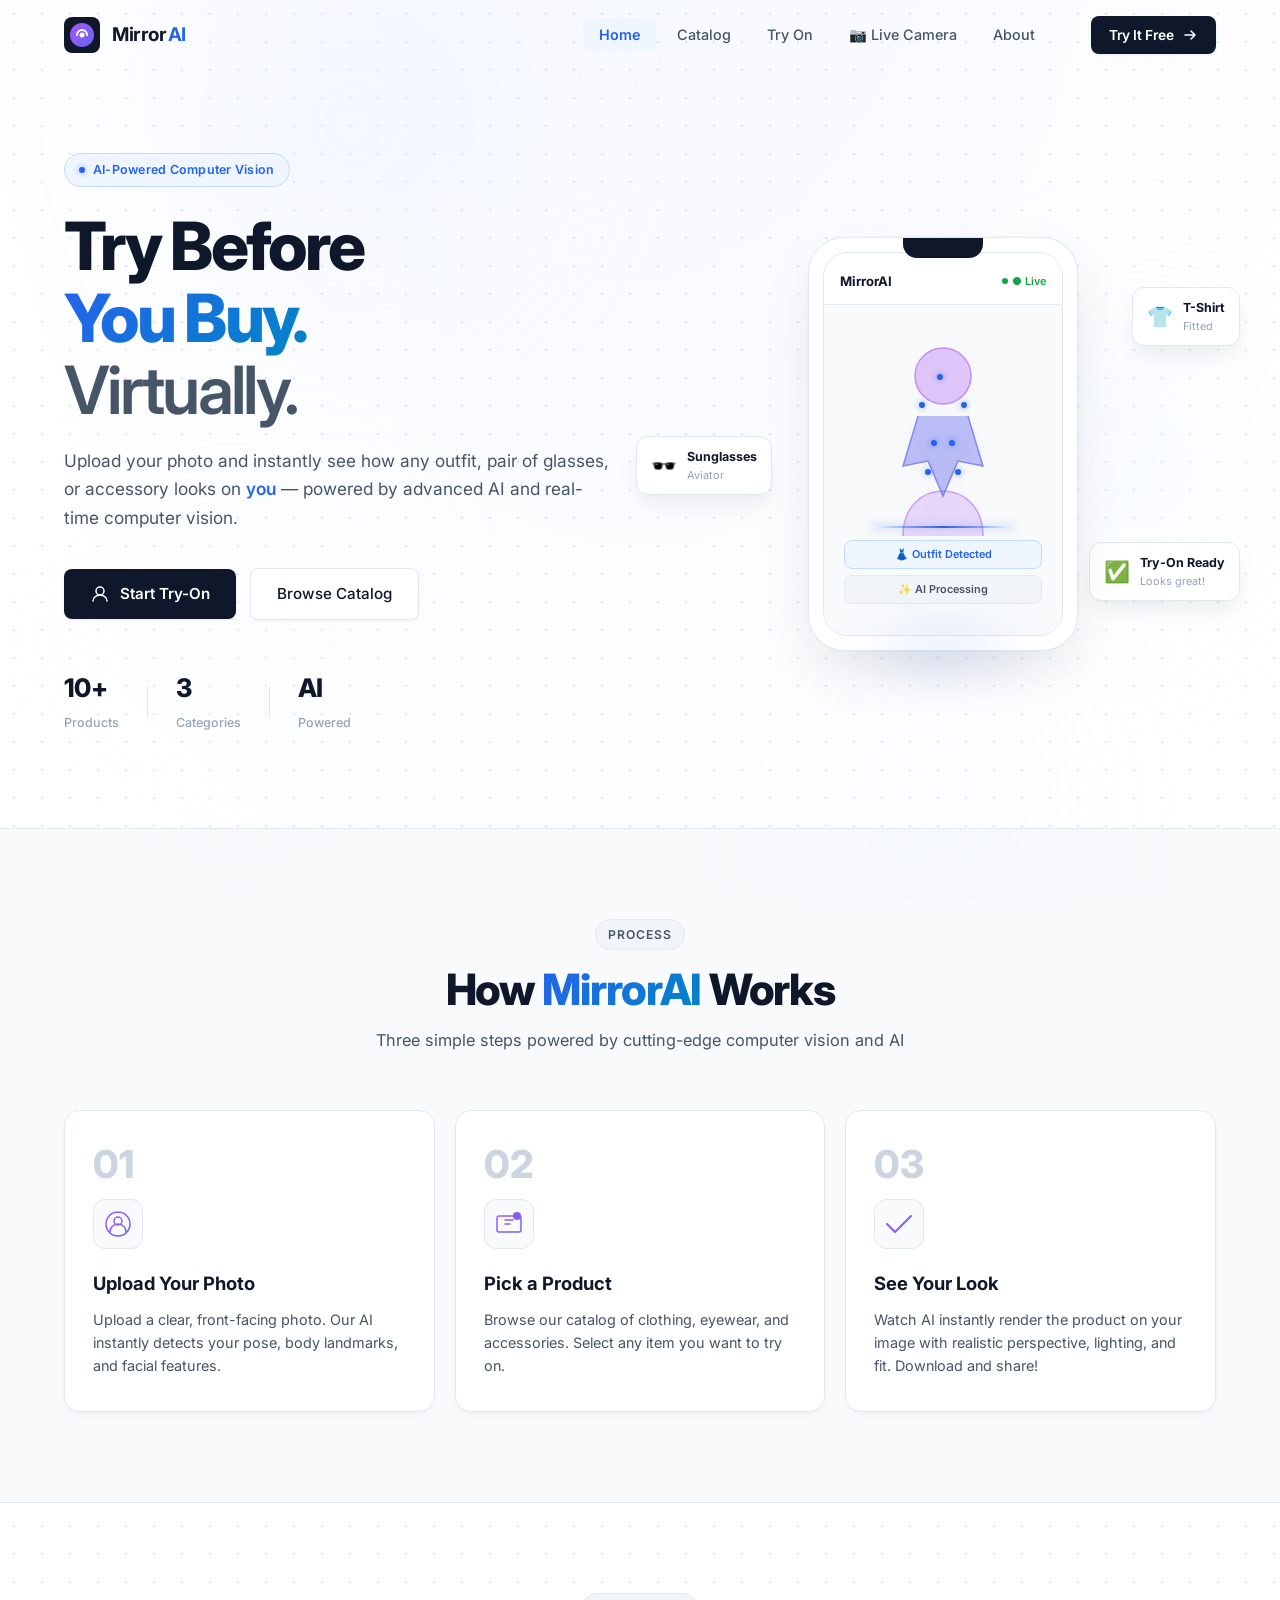
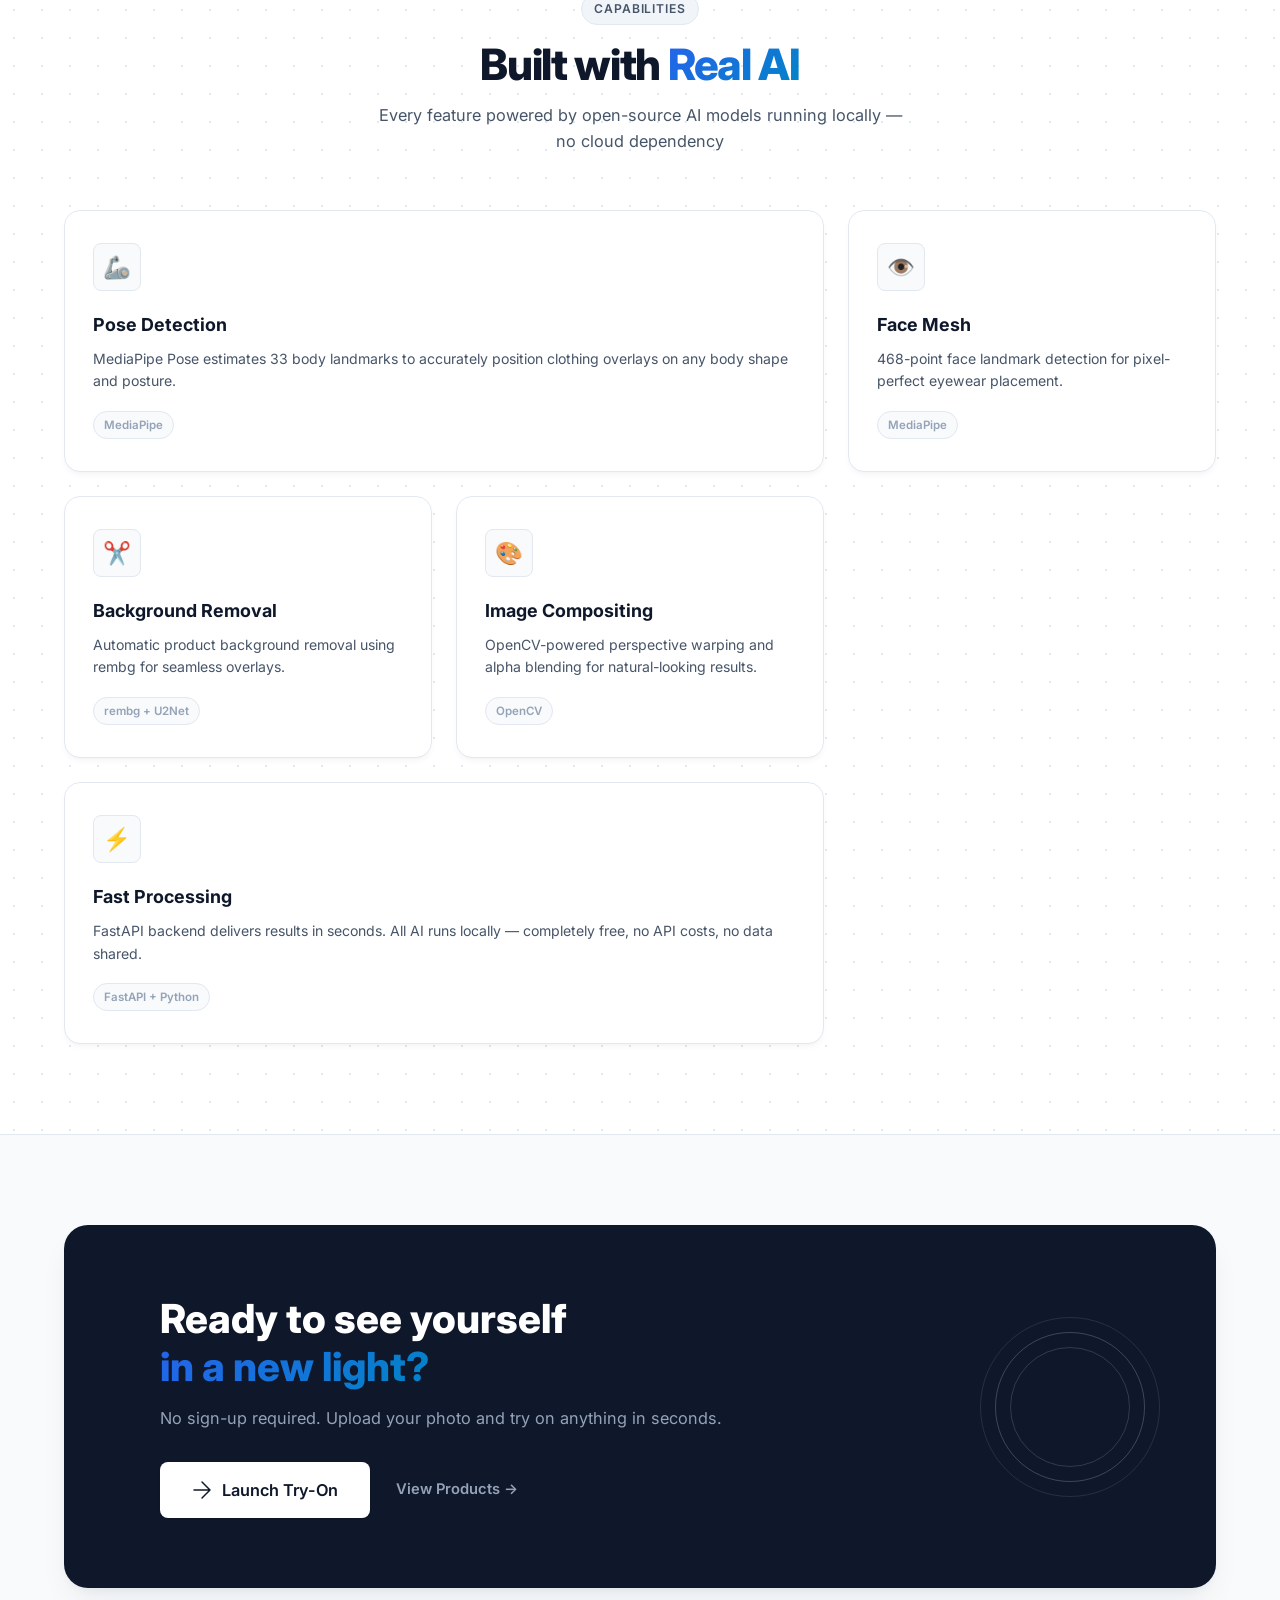
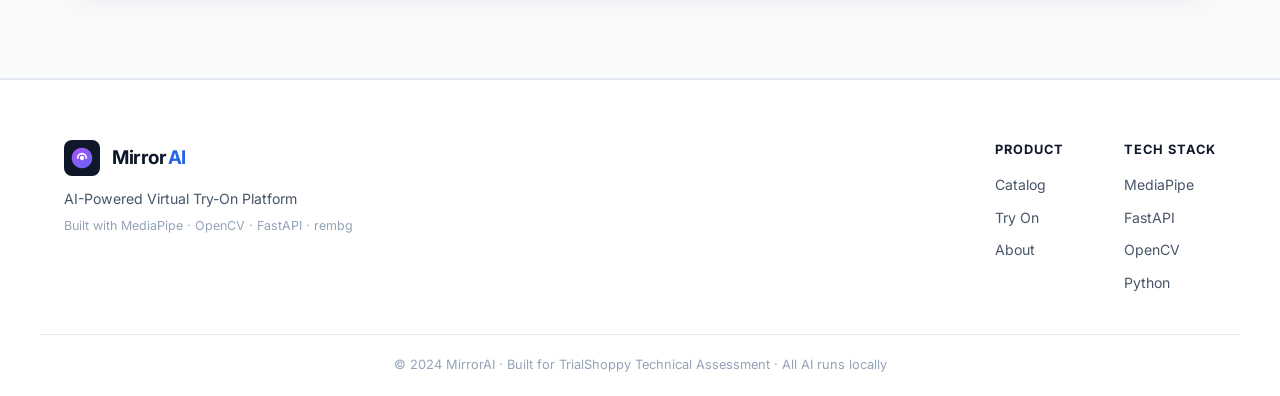
==== commit cda43897: "updated ui" ====
--- a/frontend/index.html
+++ b/frontend/index.html
@@ -43,6 +43,7 @@
         <li><a href="index.html" class="nav-link active">Home</a></li>
         <li><a href="catalog.html" class="nav-link">Catalog</a></li>
         <li><a href="tryon.html" class="nav-link">Try On</a></li>
+        <li><a href="camera.html" class="nav-link">📷 Live Camera</a></li>
         <li><a href="about.html" class="nav-link">About</a></li>
       </ul>
       <a href="tryon.html" class="btn-cta" id="nav-cta">
--- a/frontend/css/main.css
+++ b/frontend/css/main.css
@@ -1,59 +1,61 @@
 /* ============================================
    MirrorAI — Design System
-   Precision Luxury Tech & Studio Modernism
+   Minimalist Luxury Editorial (Light / White Mode)
    ============================================ */
 
 /* ---------- CSS Variables ---------- */
 :root {
-  /* Brand Accents — Electric Sapphire & Polar Cyan */
+  /* Brand Accents — Ultramarine Blue & Slate */
   --accent-primary: #2563eb;
-  --accent-light: #3b82f6;
-  --accent-cyan: #06b6d4;
-  --accent-sky: #38bdf8;
-  --accent-glow: rgba(59, 130, 246, 0.22);
-
-  /* Deep Space Obsidian Surfaces */
-  --bg-primary: #08090d;
-  --bg-secondary: #0e1118;
-  --bg-card: rgba(18, 22, 32, 0.75);
-  --bg-card-hover: rgba(24, 30, 44, 0.85);
-  --bg-glass: rgba(255, 255, 255, 0.03);
-  --bg-input: #12151f;
-
-  /* Borders & Dividers */
-  --border-subtle: rgba(255, 255, 255, 0.08);
-  --border-card: rgba(255, 255, 255, 0.1);
-  --border-accent: rgba(59, 130, 246, 0.4);
-  --border-hover: rgba(255, 255, 255, 0.18);
-
-  /* High-Contrast Titanium Typography */
-  --text-primary: #f8fafc;
-  --text-secondary: #94a3b8;
-  --text-muted: #64748b;
+  --accent-hover: #1d4ed8;
+  --accent-light: #eff6ff;
+  --accent-border: #bfdbfe;
+  --accent-cyan: #0284c7;
+
+  /* Surfaces & Canvas */
+  --bg-primary: #ffffff;
+  --bg-secondary: #f8fafc;
+  --bg-tertiary: #f1f5f9;
+  --bg-card: #ffffff;
+  --bg-card-hover: #ffffff;
+  --bg-glass: rgba(255, 255, 255, 0.88);
+  --bg-input: #ffffff;
+
+  /* Crisp Modern Borders */
+  --border-subtle: #e2e8f0;
+  --border-card: #e2e8f0;
+  --border-hover: #cbd5e1;
+  --border-accent: #bfdbfe;
+
+  /* Sharp High-Contrast Typography */
+  --text-primary: #0f172a;
+  --text-secondary: #475569;
+  --text-muted: #94a3b8;
 
   /* Gradients */
-  --gradient-main: linear-gradient(135deg, #2563eb 0%, #06b6d4 100%);
-  --gradient-card: linear-gradient(180deg, rgba(255, 255, 255, 0.05) 0%, rgba(255, 255, 255, 0.01) 100%);
-  --gradient-glow: radial-gradient(ellipse at 50% 0%, rgba(37, 99, 235, 0.15) 0%, transparent 70%);
-
-  /* Shadows */
-  --shadow-sm: 0 2px 8px rgba(0, 0, 0, 0.4);
-  --shadow-card: 0 12px 36px -8px rgba(0, 0, 0, 0.6), inset 0 1px 0 rgba(255, 255, 255, 0.08);
-  --shadow-card-hover: 0 20px 48px -10px rgba(0, 0, 0, 0.8), 0 0 24px rgba(59, 130, 246, 0.15), inset 0 1px 0 rgba(255, 255, 255, 0.14);
-  --shadow-button: 0 4px 16px rgba(37, 99, 235, 0.35);
-  --shadow-button-hover: 0 6px 24px rgba(37, 99, 235, 0.55);
+  --gradient-main: linear-gradient(135deg, #1e293b 0%, #0f172a 100%);
+  --gradient-blue: linear-gradient(135deg, #2563eb 0%, #0284c7 100%);
+  --gradient-card: linear-gradient(180deg, #ffffff 0%, #f8fafc 100%);
+
+  /* Refined Soft Shadows */
+  --shadow-xs: 0 1px 2px 0 rgba(0, 0, 0, 0.05);
+  --shadow-sm: 0 1px 3px 0 rgba(0, 0, 0, 0.07), 0 1px 2px -1px rgba(0, 0, 0, 0.05);
+  --shadow-card: 0 4px 6px -1px rgba(15, 23, 42, 0.04), 0 2px 4px -2px rgba(15, 23, 42, 0.03);
+  --shadow-card-hover: 0 16px 32px -8px rgba(15, 23, 42, 0.08), 0 4px 8px -2px rgba(15, 23, 42, 0.04);
+  --shadow-button: 0 4px 14px rgba(15, 23, 42, 0.12);
+  --shadow-button-hover: 0 6px 20px rgba(15, 23, 42, 0.18);
 
   /* Radii */
   --radius-xs: 6px;
   --radius-sm: 8px;
   --radius-md: 12px;
   --radius-lg: 16px;
-  --radius-xl: 22px;
+  --radius-xl: 24px;
   --radius-full: 9999px;
 
   /* Transitions */
   --transition-fast: 0.15s ease;
-  --transition-smooth: 0.25s cubic-bezier(0.16, 1, 0.3, 1);
+  --transition-smooth: 0.22s cubic-bezier(0.16, 1, 0.3, 1);
   --transition-bounce: 0.35s cubic-bezier(0.34, 1.56, 0.64, 1);
 }
 
@@ -66,9 +68,9 @@
   font-family: 'Inter', -apple-system, BlinkMacSystemFont, 'Segoe UI', Roboto, sans-serif;
   background-color: var(--bg-primary);
   background-image: 
-    radial-gradient(ellipse 80% 50% at 50% -20%, rgba(37, 99, 235, 0.14), transparent),
-    radial-gradient(rgba(255, 255, 255, 0.05) 1px, transparent 1px);
-  background-size: 100% 100%, 32px 32px;
+    radial-gradient(ellipse 60% 40% at 50% -10%, rgba(37, 99, 235, 0.05), transparent),
+    radial-gradient(#e2e8f0 1px, transparent 1px);
+  background-size: 100% 100%, 28px 28px;
   color: var(--text-primary);
   min-height: 100vh;
   overflow-x: hidden;
@@ -81,7 +83,7 @@
 img { max-width: 100%; display: block; }
 button { cursor: pointer; border: none; background: none; font-family: inherit; }
 
-/* ---------- Subtle Atmospheric Ambience ---------- */
+/* Subtle Ambient Atmosphere */
 .bg-orbs {
   position: fixed;
   inset: 0;
@@ -93,30 +95,30 @@
 .orb {
   position: absolute;
   border-radius: 50%;
-  filter: blur(100px);
-  opacity: 0.2;
-  transition: opacity 0.5s ease;
+  filter: blur(80px);
+  opacity: 0.35;
+  pointer-events: none;
 }
 
 .orb-1 {
-  width: 600px; height: 600px;
-  background: radial-gradient(circle, #2563eb 0%, transparent 70%);
-  top: -200px; left: 15%;
+  width: 450px; height: 450px;
+  background: radial-gradient(circle, rgba(219, 234, 254, 0.8) 0%, transparent 70%);
+  top: -100px; left: 10%;
 }
 .orb-2 {
-  width: 500px; height: 500px;
-  background: radial-gradient(circle, #06b6d4 0%, transparent 70%);
-  top: 35%; right: -150px;
+  width: 400px; height: 400px;
+  background: radial-gradient(circle, rgba(224, 242, 254, 0.8) 0%, transparent 70%);
+  top: 30%; right: -50px;
 }
 .orb-3 {
-  width: 450px; height: 450px;
-  background: radial-gradient(circle, #1d4ed8 0%, transparent 70%);
-  bottom: 10%; left: -100px;
+  width: 350px; height: 350px;
+  background: radial-gradient(circle, rgba(241, 245, 249, 0.9) 0%, transparent 70%);
+  bottom: 10%; left: 5%;
 }
 .orb-4 {
-  width: 400px; height: 400px;
-  background: radial-gradient(circle, #0284c7 0%, transparent 70%);
-  bottom: -150px; right: 20%;
+  width: 300px; height: 300px;
+  background: radial-gradient(circle, rgba(219, 234, 254, 0.5) 0%, transparent 70%);
+  bottom: -50px; right: 15%;
 }
 
 /* ---------- Navbar ---------- */
@@ -129,12 +131,12 @@
 }
 
 .navbar.scrolled {
-  background: rgba(8, 9, 13, 0.82);
-  backdrop-filter: blur(20px);
-  -webkit-backdrop-filter: blur(20px);
+  background: var(--bg-glass);
+  backdrop-filter: blur(16px);
+  -webkit-backdrop-filter: blur(16px);
   border-bottom: 1px solid var(--border-subtle);
   padding: 12px 0;
-  box-shadow: 0 8px 32px rgba(0, 0, 0, 0.5);
+  box-shadow: 0 4px 20px -2px rgba(15, 23, 42, 0.04);
 }
 
 .nav-container {
@@ -154,33 +156,29 @@
 }
 
 .logo-icon {
-  width: 38px; height: 38px;
+  width: 36px; height: 36px;
   display: flex; align-items: center; justify-content: center;
-  background: linear-gradient(135deg, rgba(37, 99, 235, 0.15), rgba(6, 182, 212, 0.1));
-  border: 1px solid var(--border-accent);
+  background: #0f172a;
   border-radius: var(--radius-sm);
+  color: white;
   transition: var(--transition-smooth);
 }
 
 .nav-logo:hover .logo-icon {
-  background: linear-gradient(135deg, rgba(37, 99, 235, 0.3), rgba(6, 182, 212, 0.2));
-  border-color: var(--accent-light);
-  box-shadow: 0 0 20px rgba(59, 130, 246, 0.3);
+  background: var(--accent-primary);
+  transform: translateY(-1px);
 }
 
 .logo-text {
-  font-size: 1.2rem;
+  font-size: 1.18rem;
   font-weight: 700;
   color: var(--text-primary);
   letter-spacing: -0.02em;
 }
 
 .logo-accent { 
-  background: var(--gradient-main);
-  -webkit-background-clip: text;
-  -webkit-text-fill-color: transparent;
-  background-clip: text;
-  margin-left: 2px;
+  color: var(--accent-primary);
+  margin-left: 1px;
 }
 
 .nav-links {
@@ -196,18 +194,19 @@
   font-size: 0.9rem;
   font-weight: 500;
   color: var(--text-secondary);
-  border-radius: var(--radius-full);
+  border-radius: var(--radius-sm);
   transition: var(--transition-fast);
 }
 
-.nav-link:hover, .nav-link.active {
+.nav-link:hover {
   color: var(--text-primary);
-  background: rgba(255, 255, 255, 0.05);
+  background: var(--bg-tertiary);
 }
 
 .nav-link.active { 
-  color: var(--accent-light); 
+  color: var(--accent-primary); 
   font-weight: 600;
+  background: var(--accent-light);
 }
 
 .btn-cta {
@@ -215,22 +214,21 @@
   align-items: center;
   gap: 8px;
   padding: 8px 18px;
-  background: var(--gradient-main);
+  background: var(--text-primary);
   border-radius: var(--radius-sm);
   font-size: 0.86rem;
   font-weight: 600;
   color: #ffffff;
   transition: var(--transition-smooth);
-  box-shadow: var(--shadow-button);
+  box-shadow: var(--shadow-sm);
   white-space: nowrap;
   flex-shrink: 0;
-  letter-spacing: -0.01em;
 }
 
 .btn-cta:hover {
+  background: #1e293b;
   transform: translateY(-1px);
-  box-shadow: var(--shadow-button-hover);
-  filter: brightness(1.08);
+  box-shadow: var(--shadow-card);
 }
 
 .hamburger {
@@ -242,7 +240,7 @@
 }
 .hamburger span {
   width: 22px; height: 2px;
-  background: var(--text-secondary);
+  background: var(--text-primary);
   border-radius: 2px;
   transition: var(--transition-smooth);
 }
@@ -251,10 +249,10 @@
 .hero {
   position: relative;
   z-index: 1;
-  min-height: 100vh;
-  display: flex;
-  align-items: center;
-  padding: 130px 24px 80px;
+  min-height: 92vh;
+  display: flex;
+  align-items: center;
+  padding: 130px 24px 70px;
   max-width: 1200px;
   margin: 0 auto;
   gap: 60px;
@@ -270,23 +268,22 @@
   align-items: center;
   gap: 8px;
   padding: 6px 14px;
-  background: rgba(37, 99, 235, 0.08);
-  border: 1px solid rgba(59, 130, 246, 0.25);
+  background: var(--accent-light);
+  border: 1px solid var(--accent-border);
   border-radius: var(--radius-full);
   font-size: 0.78rem;
   font-weight: 600;
-  color: var(--accent-sky);
-  letter-spacing: 0.04em;
-  text-transform: uppercase;
+  color: var(--accent-primary);
+  letter-spacing: 0.02em;
   margin-bottom: 24px;
   animation: fadeInUp 0.5s ease both;
 }
 
 .badge-dot {
   width: 6px; height: 6px;
-  background: var(--accent-cyan);
+  background: var(--accent-primary);
   border-radius: 50%;
-  box-shadow: 0 0 8px var(--accent-cyan);
+  box-shadow: 0 0 6px rgba(37, 99, 235, 0.6);
   animation: pulse 2s ease infinite;
 }
 
@@ -296,24 +293,26 @@
 }
 
 .hero-title {
-  font-size: clamp(3rem, 5.5vw, 4.8rem);
+  font-size: clamp(2.8rem, 5.2vw, 4.4rem);
   font-weight: 800;
-  line-height: 1.05;
+  line-height: 1.08;
   letter-spacing: -0.04em;
-  margin-bottom: 22px;
+  color: var(--text-primary);
+  margin-bottom: 20px;
   animation: fadeInUp 0.5s 0.1s ease both;
 }
 
 .gradient-text {
-  background: var(--gradient-main);
+  color: var(--accent-primary);
+  background: var(--gradient-blue);
   -webkit-background-clip: text;
   -webkit-text-fill-color: transparent;
   background-clip: text;
 }
 
 .hero-subtitle-inline {
-  color: var(--text-muted);
-  font-weight: 700;
+  color: var(--text-secondary);
+  font-weight: 600;
 }
 
 .hero-description {
@@ -325,7 +324,7 @@
   animation: fadeInUp 0.5s 0.2s ease both;
 }
 
-.hero-description em { color: var(--accent-sky); font-style: normal; font-weight: 600; }
+.hero-description em { color: var(--accent-primary); font-style: normal; font-weight: 600; }
 
 .hero-actions {
   display: flex;
@@ -340,23 +339,20 @@
   display: inline-flex;
   align-items: center;
   gap: 10px;
-  padding: 12px 24px;
-  background: var(--gradient-main);
+  padding: 13px 26px;
+  background: var(--text-primary);
   border-radius: var(--radius-sm);
   font-size: 0.95rem;
   font-weight: 600;
   color: white;
-  box-shadow: var(--shadow-button);
+  box-shadow: var(--shadow-sm);
   transition: var(--transition-smooth);
-  position: relative;
-  overflow: hidden;
-  letter-spacing: -0.01em;
 }
 
 .btn-primary:hover {
+  background: #1e293b;
   transform: translateY(-2px);
-  box-shadow: var(--shadow-button-hover);
-  filter: brightness(1.08);
+  box-shadow: var(--shadow-card-hover);
 }
 .btn-primary:active { transform: translateY(0); }
 
@@ -364,18 +360,19 @@
   display: inline-flex;
   align-items: center;
   gap: 8px;
-  padding: 12px 24px;
-  background: var(--bg-card);
+  padding: 13px 26px;
+  background: #ffffff;
   border: 1px solid var(--border-subtle);
   border-radius: var(--radius-sm);
   font-size: 0.95rem;
   font-weight: 500;
   color: var(--text-primary);
   transition: var(--transition-smooth);
+  box-shadow: var(--shadow-xs);
 }
 
 .btn-secondary:hover {
-  background: var(--bg-card-hover);
+  background: var(--bg-secondary);
   border-color: var(--border-hover);
   transform: translateY(-1px);
 }
@@ -387,32 +384,29 @@
   padding: 8px 6px;
   transition: var(--transition-fast);
 }
-.btn-ghost:hover { color: var(--accent-light); }
-
-.btn-large { padding: 16px 36px; font-size: 1.05rem; }
+.btn-ghost:hover { color: var(--accent-primary); }
+
+.btn-large { padding: 15px 32px; font-size: 1.02rem; }
 
 .hero-stats {
   display: flex;
   align-items: center;
-  gap: 24px;
-  animation: fadeInUp 0.6s 0.4s ease both;
-}
-
-.stat { text-align: center; }
+  gap: 28px;
+  animation: fadeInUp 0.5s 0.4s ease both;
+}
+
+.stat { text-align: left; }
 .stat-number {
   display: block;
   font-size: 1.6rem;
   font-weight: 800;
-  background: var(--gradient-main);
-  -webkit-background-clip: text;
-  -webkit-text-fill-color: transparent;
-  background-clip: text;
+  color: var(--text-primary);
   letter-spacing: -0.02em;
 }
-.stat-label { font-size: 0.78rem; color: var(--text-muted); font-weight: 500; margin-top: 2px; }
-.stat-divider { width: 1px; height: 36px; background: var(--border-subtle); }
-
-/* ---------- Hero Visual ---------- */
+.stat-label { font-size: 0.78rem; color: var(--text-muted); font-weight: 500; margin-top: 1px; }
+.stat-divider { width: 1px; height: 32px; background: var(--border-subtle); }
+
+/* ---------- Hero Visual (Phone Mockup) ---------- */
 .hero-visual {
   flex: 1;
   display: flex;
@@ -428,13 +422,12 @@
 }
 
 .phone-frame {
-  width: 260px;
-  background: rgba(13,13,26,0.9);
-  border: 1.5px solid rgba(168,85,247,0.3);
+  width: 270px;
+  background: #ffffff;
+  border: 1.5px solid var(--border-subtle);
   border-radius: 36px;
-  padding: 16px;
-  backdrop-filter: blur(20px);
-  box-shadow: 0 30px 80px rgba(0,0,0,0.5), inset 0 1px 0 rgba(255,255,255,0.1), var(--shadow-purple);
+  padding: 14px;
+  box-shadow: 0 24px 60px -12px rgba(15, 23, 42, 0.12), 0 0 0 1px rgba(0, 0, 0, 0.02);
   position: relative;
   overflow: hidden;
 }
@@ -444,28 +437,46 @@
   position: absolute;
   top: 0; left: 50%;
   transform: translateX(-50%);
-  width: 80px; height: 22px;
-  background: rgba(7,7,15,0.95);
-  border-radius: 0 0 16px 16px;
-}
-
-.phone-screen { border-radius: 24px; overflow: hidden; }
+  width: 80px; height: 20px;
+  background: #0f172a;
+  border-radius: 0 0 14px 14px;
+}
+
+.phone-screen { 
+  border-radius: 24px; 
+  overflow: hidden; 
+  background: var(--bg-secondary);
+  border: 1px solid var(--border-subtle);
+}
 
 .screen-header {
   display: flex;
   align-items: center;
   justify-content: space-between;
-  padding: 20px 16px 12px;
-  background: rgba(168,85,247,0.08);
+  padding: 18px 16px 12px;
+  background: #ffffff;
   border-bottom: 1px solid var(--border-subtle);
 }
 
-.screen-logo { font-size: 0.8rem; font-weight: 700; color: var(--violet-400); }
-.screen-status { font-size: 0.65rem; color: #4ade80; font-weight: 600; }
+.screen-logo { font-size: 0.82rem; font-weight: 700; color: var(--text-primary); }
+.screen-status { 
+  font-size: 0.68rem; 
+  color: #16a34a; 
+  font-weight: 600; 
+  display: flex;
+  align-items: center;
+  gap: 4px;
+}
+.screen-status::before {
+  content: '';
+  width: 6px; height: 6px;
+  background: #16a34a;
+  border-radius: 50%;
+}
 
 .screen-content {
-  height: 340px;
-  background: linear-gradient(180deg, rgba(13,13,26,1) 0%, rgba(30,20,60,0.8) 100%);
+  height: 330px;
+  background: #f8fafc;
   display: flex;
   flex-direction: column;
   align-items: center;
@@ -478,19 +489,22 @@
 .avatar-container {
   position: relative;
   width: 120px;
-  height: 200px;
+  height: 190px;
   margin: 0 auto;
 }
 
-.avatar-silhouette { width: 100%; height: 100%; }
+.avatar-silhouette { 
+  width: 100%; height: 100%; 
+  filter: drop-shadow(0 4px 12px rgba(0, 0, 0, 0.06));
+}
 
 .scan-line {
   position: absolute;
   left: -10%; right: -10%;
   height: 2px;
-  background: linear-gradient(90deg, transparent, rgba(168,85,247,0.8), transparent);
+  background: linear-gradient(90deg, transparent, var(--accent-primary), transparent);
   animation: scanMove 2.5s ease-in-out infinite;
-  box-shadow: 0 0 12px rgba(168,85,247,0.6);
+  box-shadow: 0 0 8px rgba(37, 99, 235, 0.5);
 }
 
 @keyframes scanMove {
@@ -504,9 +518,9 @@
 .ai-point {
   position: absolute;
   width: 6px; height: 6px;
-  background: var(--purple-500);
+  background: var(--accent-primary);
   border-radius: 50%;
-  box-shadow: 0 0 8px var(--purple-500);
+  box-shadow: 0 0 6px rgba(37, 99, 235, 0.6);
   animation: aiPulse 1.5s ease infinite;
 }
 .ai-point:nth-child(2) { animation-delay: 0.2s; }
@@ -524,48 +538,41 @@
 .screen-tags {
   display: flex;
   flex-direction: column;
-  gap: 8px;
-  margin-top: 16px;
+  gap: 6px;
+  margin-top: 14px;
   width: 100%;
 }
 
 .tag {
-  padding: 6px 12px;
-  border-radius: var(--radius-full);
-  font-size: 0.7rem;
+  padding: 5px 10px;
+  border-radius: var(--radius-sm);
+  font-size: 0.68rem;
   font-weight: 600;
   text-align: center;
 }
 
 .tag-1 {
-  background: rgba(168,85,247,0.15);
-  border: 1px solid rgba(168,85,247,0.3);
-  color: var(--violet-400);
-  animation: tagPop 2s ease infinite;
+  background: var(--accent-light);
+  border: 1px solid var(--accent-border);
+  color: var(--accent-primary);
 }
 .tag-2 {
-  background: rgba(99,102,241,0.15);
-  border: 1px solid rgba(99,102,241,0.3);
-  color: #818cf8;
-  animation: tagPop 2s 1s ease infinite;
-}
-
-@keyframes tagPop {
-  0%, 100% { opacity: 0.7; }
-  50% { opacity: 1; }
+  background: #f1f5f9;
+  border: 1px solid var(--border-subtle);
+  color: var(--text-secondary);
 }
 
 .phone-glow {
   position: absolute;
-  bottom: -60px; left: 50%;
+  bottom: -40px; left: 50%;
   transform: translateX(-50%);
-  width: 200px; height: 120px;
-  background: radial-gradient(ellipse, rgba(168,85,247,0.4), transparent 70%);
+  width: 200px; height: 80px;
+  background: radial-gradient(ellipse, rgba(37, 99, 235, 0.12), transparent 70%);
   border-radius: 50%;
   filter: blur(20px);
 }
 
-/* Floating Cards */
+/* Floating Badges around mockup */
 .floating-cards { position: absolute; inset: 0; pointer-events: none; }
 
 .float-card {
@@ -573,150 +580,123 @@
   display: flex;
   align-items: center;
   gap: 10px;
-  padding: 12px 16px;
-  background: rgba(13,13,26,0.85);
-  border: 1px solid var(--border-purple);
+  padding: 10px 14px;
+  background: #ffffff;
+  border: 1px solid var(--border-subtle);
   border-radius: var(--radius-md);
-  backdrop-filter: blur(12px);
-  box-shadow: var(--shadow-card);
+  box-shadow: 0 12px 24px -4px rgba(15, 23, 42, 0.08);
   pointer-events: all;
 }
 
-.card-clothing { top: 10%; right: -20px; animation: floatCard 5s ease-in-out infinite; }
-.card-eyewear { top: 45%; left: -30px; animation: floatCard 5s 1.5s ease-in-out infinite; }
-.card-result { bottom: 15%; right: -20px; animation: floatCard 5s 3s ease-in-out infinite; }
+.card-clothing { top: 12%; right: -24px; animation: floatCard 5s ease-in-out infinite; }
+.card-eyewear { top: 48%; left: -34px; animation: floatCard 5s 1.5s ease-in-out infinite; }
+.card-result { bottom: 12%; right: -24px; animation: floatCard 5s 3s ease-in-out infinite; }
 
 @keyframes floatCard {
   0%, 100% { transform: translateY(0); }
-  50% { transform: translateY(-10px); }
-}
-
-.fc-emoji { font-size: 1.4rem; }
+  50% { transform: translateY(-8px); }
+}
+
+.fc-emoji { font-size: 1.3rem; }
 .fc-title { font-size: 0.78rem; font-weight: 700; color: var(--text-primary); }
-.fc-sub { font-size: 0.65rem; color: var(--text-muted); }
+.fc-sub { font-size: 0.68rem; color: var(--text-muted); }
 
 /* ---------- Sections Common ---------- */
 .section-container {
   max-width: 1200px;
   margin: 0 auto;
-  padding: 80px 24px;
+  padding: 90px 24px;
   position: relative;
   z-index: 1;
 }
 
 .section-header {
   text-align: center;
-  margin-bottom: 60px;
+  margin-bottom: 56px;
 }
 
 .section-tag {
   display: inline-block;
-  padding: 5px 14px;
-  background: rgba(168,85,247,0.1);
-  border: 1px solid rgba(168,85,247,0.25);
+  padding: 5px 12px;
+  background: var(--bg-tertiary);
+  border: 1px solid var(--border-subtle);
   border-radius: var(--radius-full);
-  font-size: 0.78rem;
+  font-size: 0.76rem;
   font-weight: 600;
-  color: var(--purple-500);
+  color: var(--text-secondary);
   text-transform: uppercase;
-  letter-spacing: 0.1em;
-  margin-bottom: 16px;
+  letter-spacing: 0.08em;
+  margin-bottom: 14px;
 }
 
 .section-title {
-  font-size: clamp(2rem, 4vw, 2.8rem);
+  font-size: clamp(2rem, 3.8vw, 2.7rem);
   font-weight: 800;
   letter-spacing: -0.03em;
-  margin-bottom: 14px;
-  line-height: 1.15;
+  color: var(--text-primary);
+  margin-bottom: 12px;
+  line-height: 1.18;
 }
 
 .section-desc {
-  font-size: 1rem;
+  font-size: 1.02rem;
   color: var(--text-secondary);
   max-width: 540px;
   margin: 0 auto;
 }
 
 /* ---------- How It Works ---------- */
-.how-it-works { position: relative; z-index: 1; }
+.how-it-works { 
+  background: var(--bg-secondary);
+  border-top: 1px solid var(--border-subtle);
+  border-bottom: 1px solid var(--border-subtle);
+}
 
 .steps-grid {
   display: flex;
-  align-items: flex-start;
-  gap: 0;
+  align-items: stretch;
+  gap: 20px;
 }
 
 .step-card {
   flex: 1;
-  padding: 36px 32px;
-  background: var(--bg-card);
+  padding: 34px 28px;
+  background: #ffffff;
   border: 1px solid var(--border-subtle);
   border-radius: var(--radius-lg);
   transition: var(--transition-smooth);
-  position: relative;
-  overflow: hidden;
-}
-
-.step-card::before {
-  content: '';
-  position: absolute;
-  inset: 0;
-  background: var(--gradient-main);
-  opacity: 0;
-  transition: var(--transition-smooth);
+  box-shadow: var(--shadow-card);
+  position: relative;
 }
 
 .step-card:hover {
-  border-color: var(--border-purple);
-  transform: translateY(-6px);
-  box-shadow: var(--shadow-purple);
-}
-
-.step-card:hover::before { opacity: 0.05; }
+  border-color: var(--border-hover);
+  transform: translateY(-4px);
+  box-shadow: var(--shadow-card-hover);
+}
 
 .step-number {
-  font-size: 3rem;
-  font-weight: 900;
-  background: var(--gradient-main);
-  -webkit-background-clip: text;
-  -webkit-text-fill-color: transparent;
-  background-clip: text;
-  opacity: 0.3;
-  margin-bottom: 20px;
+  font-size: 2.4rem;
+  font-weight: 800;
+  color: var(--border-hover);
+  margin-bottom: 16px;
   line-height: 1;
 }
 
 .step-icon {
-  width: 56px; height: 56px;
+  width: 50px; height: 50px;
   display: flex; align-items: center; justify-content: center;
-  background: rgba(168,85,247,0.1);
-  border: 1px solid rgba(168,85,247,0.2);
+  background: var(--bg-secondary);
+  border: 1px solid var(--border-subtle);
   border-radius: var(--radius-md);
   margin-bottom: 20px;
-}
-
-.step-title { font-size: 1.15rem; font-weight: 700; margin-bottom: 12px; }
+  color: var(--text-primary);
+}
+
+.step-title { font-size: 1.15rem; font-weight: 700; color: var(--text-primary); margin-bottom: 10px; }
 .step-desc { font-size: 0.9rem; color: var(--text-secondary); line-height: 1.6; }
 
-.step-connector {
-  flex: 0 0 48px;
-  height: 2px;
-  background: linear-gradient(90deg, var(--border-subtle), var(--border-purple), var(--border-subtle));
-  margin-top: 80px;
-  position: relative;
-}
-
-.step-connector::after {
-  content: '→';
-  position: absolute;
-  top: 50%; left: 50%;
-  transform: translate(-50%, -50%);
-  color: var(--purple-500);
-  font-size: 1rem;
-  background: var(--bg-primary);
-  padding: 0 4px;
-}
+.step-connector { display: none; }
 
 /* ---------- Features ---------- */
 .features { position: relative; z-index: 1; }
@@ -724,113 +704,121 @@
 .features-grid {
   display: grid;
   grid-template-columns: repeat(3, 1fr);
-  grid-template-rows: auto auto;
-  gap: 20px;
+  gap: 24px;
 }
 
 .feature-card {
-  padding: 32px;
-  background: var(--bg-card);
+  padding: 32px 28px;
+  background: #ffffff;
   border: 1px solid var(--border-subtle);
   border-radius: var(--radius-lg);
   transition: var(--transition-smooth);
-  position: relative;
-  overflow: hidden;
-}
-
-.feature-card::after {
-  content: '';
-  position: absolute;
-  top: 0; left: 0;
-  right: 0; height: 2px;
-  background: var(--gradient-main);
-  opacity: 0;
-  transition: var(--transition-smooth);
+  box-shadow: var(--shadow-card);
+  display: flex;
+  flex-direction: column;
 }
 
 .feature-card:hover {
-  border-color: var(--border-purple);
+  border-color: var(--border-hover);
   transform: translateY(-4px);
-  box-shadow: var(--shadow-card);
-}
-
-.feature-card:hover::after { opacity: 1; }
+  box-shadow: var(--shadow-card-hover);
+}
 
 .feature-large {
   grid-column: span 2;
 }
 
 .feature-icon-bg {
-  width: 52px; height: 52px;
-  background: rgba(168,85,247,0.1);
-  border: 1px solid rgba(168,85,247,0.2);
-  border-radius: var(--radius-md);
+  width: 48px; height: 48px;
+  background: var(--bg-secondary);
+  border: 1px solid var(--border-subtle);
+  border-radius: var(--radius-sm);
   display: flex; align-items: center; justify-content: center;
-  margin-bottom: 18px;
-  font-size: 1.5rem;
-}
-
-.feature-card h3 { font-size: 1.1rem; font-weight: 700; margin-bottom: 10px; }
-.feature-card p { font-size: 0.88rem; color: var(--text-secondary); line-height: 1.65; margin-bottom: 14px; }
+  margin-bottom: 20px;
+  font-size: 1.4rem;
+  color: var(--text-primary);
+}
+
+.feature-card h3 { font-size: 1.12rem; font-weight: 700; color: var(--text-primary); margin-bottom: 8px; }
+.feature-card p { font-size: 0.88rem; color: var(--text-secondary); line-height: 1.6; margin-bottom: 18px; flex: 1; }
 
 .feature-tag {
   display: inline-block;
+  align-self: flex-start;
   padding: 4px 10px;
-  background: rgba(168,85,247,0.1);
-  border: 1px solid rgba(168,85,247,0.2);
+  background: var(--bg-secondary);
+  border: 1px solid var(--border-subtle);
   border-radius: var(--radius-full);
   font-size: 0.72rem;
   font-weight: 600;
-  color: var(--violet-400);
+  color: var(--text-muted);
 }
 
 /* ---------- CTA Section ---------- */
-.cta-section { position: relative; z-index: 1; }
+.cta-section { 
+  position: relative; 
+  z-index: 1; 
+  background: var(--bg-secondary);
+  border-top: 1px solid var(--border-subtle);
+  border-bottom: 1px solid var(--border-subtle);
+}
 
 .cta-card {
   position: relative;
-  padding: 80px 64px;
-  background: var(--bg-card);
-  border: 1px solid var(--border-purple);
+  padding: 70px 56px;
+  background: var(--text-primary);
+  color: white;
   border-radius: var(--radius-xl);
   overflow: hidden;
   display: flex;
   align-items: center;
   gap: 40px;
-}
-
-.cta-glow {
-  position: absolute;
-  top: -100px; left: -100px;
-  width: 400px; height: 400px;
-  background: radial-gradient(circle, rgba(168,85,247,0.15), transparent 60%);
-  pointer-events: none;
+  box-shadow: var(--shadow-card-hover);
 }
 
 .cta-content { flex: 1; position: relative; z-index: 1; }
-.cta-content h2 { font-size: clamp(1.8rem, 3.5vw, 2.6rem); font-weight: 800; margin-bottom: 16px; line-height: 1.2; }
-.cta-content p { font-size: 1rem; color: var(--text-secondary); margin-bottom: 32px; }
-
-.cta-actions { display: flex; align-items: center; gap: 24px; flex-wrap: wrap; }
+.cta-content h2 { 
+  font-size: clamp(1.8rem, 3.2vw, 2.5rem); 
+  font-weight: 800; 
+  margin-bottom: 14px; 
+  line-height: 1.2; 
+  color: #ffffff;
+}
+.cta-content p { font-size: 1.02rem; color: #94a3b8; margin-bottom: 30px; }
+
+.cta-actions { display: flex; align-items: center; gap: 20px; flex-wrap: wrap; }
+.cta-actions .btn-primary {
+  background: #ffffff;
+  color: var(--text-primary);
+}
+.cta-actions .btn-primary:hover {
+  background: #f1f5f9;
+}
+.cta-actions .btn-ghost {
+  color: #94a3b8;
+}
+.cta-actions .btn-ghost:hover {
+  color: #ffffff;
+}
 
 .cta-visual {
   position: relative;
-  width: 200px; height: 200px;
+  width: 180px; height: 180px;
   flex-shrink: 0;
 }
 
 .cta-circle {
   position: absolute;
   border-radius: 50%;
-  border: 1px solid rgba(168,85,247,0.3);
+  border: 1px solid rgba(255, 255, 255, 0.15);
   animation: circleExpand 3s ease-in-out infinite;
 }
 .cta-circle-1 { inset: 30px; animation-delay: 0s; }
-.cta-circle-2 { inset: 15px; animation-delay: 0.5s; border-color: rgba(99,102,241,0.3); }
-.cta-circle-3 { inset: 0; animation-delay: 1s; border-color: rgba(192,132,252,0.2); }
+.cta-circle-2 { inset: 15px; animation-delay: 0.5s; border-color: rgba(255, 255, 255, 0.2); }
+.cta-circle-3 { inset: 0; animation-delay: 1s; border-color: rgba(255, 255, 255, 0.1); }
 
 @keyframes circleExpand {
-  0%, 100% { transform: scale(1); opacity: 0.6; }
+  0%, 100% { transform: scale(1); opacity: 0.5; }
   50% { transform: scale(1.05); opacity: 1; }
 }
 
@@ -838,8 +826,8 @@
 .footer {
   position: relative;
   z-index: 1;
+  background: #ffffff;
   border-top: 1px solid var(--border-subtle);
-  margin-top: 60px;
 }
 
 .footer-container {
@@ -857,9 +845,9 @@
 
 .footer-links { display: flex; gap: 60px; }
 .footer-col { display: flex; flex-direction: column; gap: 10px; }
-.footer-col h4 { font-size: 0.82rem; font-weight: 700; color: var(--text-primary); text-transform: uppercase; letter-spacing: 0.08em; margin-bottom: 4px; }
-.footer-col a { font-size: 0.88rem; color: var(--text-muted); transition: var(--transition-fast); }
-.footer-col a:hover { color: var(--purple-500); }
+.footer-col h4 { font-size: 0.8rem; font-weight: 700; color: var(--text-primary); text-transform: uppercase; letter-spacing: 0.08em; margin-bottom: 4px; }
+.footer-col a { font-size: 0.88rem; color: var(--text-secondary); transition: var(--transition-fast); }
+.footer-col a:hover { color: var(--accent-primary); }
 
 .footer-bottom {
   max-width: 1200px;
@@ -867,21 +855,21 @@
   padding: 20px 24px;
   border-top: 1px solid var(--border-subtle);
   text-align: center;
-  font-size: 0.78rem;
+  font-size: 0.8rem;
   color: var(--text-muted);
 }
 
 /* ---------- Animations ---------- */
 @keyframes fadeInUp {
-  from { opacity: 0; transform: translateY(20px); }
+  from { opacity: 0; transform: translateY(16px); }
   to { opacity: 1; transform: translateY(0); }
 }
 
 /* ---------- Scroll Reveal ---------- */
 .reveal {
   opacity: 0;
-  transform: translateY(30px);
-  transition: opacity 0.6s ease, transform 0.6s ease;
+  transform: translateY(24px);
+  transition: opacity 0.5s ease, transform 0.5s ease;
 }
 .reveal.visible {
   opacity: 1;
@@ -890,17 +878,16 @@
 
 /* ---------- Responsive ---------- */
 @media (max-width: 1024px) {
-  .hero { flex-direction: column; text-align: center; padding-top: 100px; }
+  .hero { flex-direction: column; text-align: center; padding-top: 110px; min-height: auto; }
   .hero-content { max-width: 100%; }
   .hero-actions { justify-content: center; }
   .hero-stats { justify-content: center; }
   .hero-visual { width: 100%; justify-content: center; }
   .floating-cards .float-card { display: none; }
   .steps-grid { flex-direction: column; }
-  .step-connector { display: none; }
   .features-grid { grid-template-columns: 1fr 1fr; }
   .feature-large { grid-column: span 2; }
-  .cta-card { flex-direction: column; text-align: center; padding: 60px 32px; }
+  .cta-card { flex-direction: column; text-align: center; padding: 50px 28px; }
   .cta-actions { justify-content: center; }
   .cta-visual { display: none; }
 }
@@ -913,19 +900,19 @@
   .feature-large { grid-column: span 1; }
   .footer-container { flex-direction: column; gap: 40px; }
   .footer-links { gap: 40px; }
-  .hero-title { font-size: 2.6rem; }
-}
-
-/* ---------- Page Transitions ---------- */
+  .hero-title { font-size: 2.4rem; }
+}
+
+/* ---------- Page Loader ---------- */
 .page-loader {
   position: fixed;
   inset: 0;
-  background: var(--bg-primary);
+  background: #ffffff;
   z-index: 9999;
   display: flex;
   align-items: center;
   justify-content: center;
-  transition: opacity 0.4s ease, visibility 0.4s ease;
+  transition: opacity 0.3s ease, visibility 0.3s ease;
 }
 
 .page-loader.hidden {
@@ -934,9 +921,9 @@
 }
 
 .loader-ring {
-  width: 40px; height: 40px;
+  width: 36px; height: 36px;
   border: 3px solid var(--border-subtle);
-  border-top-color: var(--purple-500);
+  border-top-color: var(--accent-primary);
   border-radius: 50%;
   animation: spin 0.8s linear infinite;
 }
